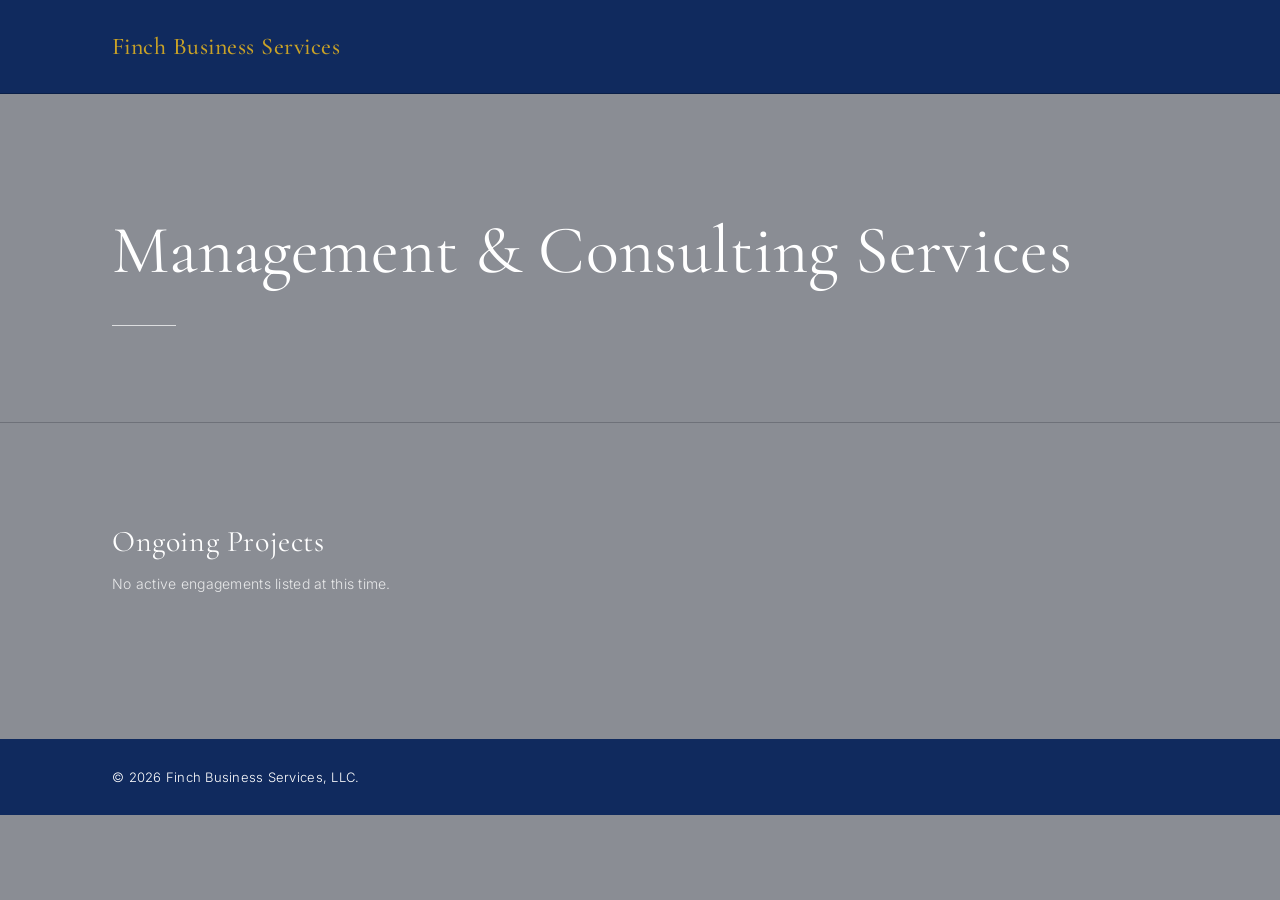
==== index.html @ ed3014b3 "Initial site: royal blue header, light grey hero and projects sections, royal blue footer Co-Authore" ====
<!doctype html>
<html lang="en">
<head>
  <meta charset="utf-8" />
  <meta name="viewport" content="width=device-width, initial-scale=1" />
  <title>Finch Business Services</title>
  <meta name="description" content="Finch Business Services — Management &amp; Consulting Services." />
  <link rel="preconnect" href="https://fonts.googleapis.com" />
  <link rel="preconnect" href="https://fonts.gstatic.com" crossorigin />
  <link href="https://fonts.googleapis.com/css2?family=Cormorant+Garamond:wght@400;500&family=Inter:wght@300;400;500&display=swap" rel="stylesheet" />
  <link rel="stylesheet" href="styles.css" />
</head>
<body>
  <header class="site-header">
    <div class="container header-inner">
      <a class="brand" href="/" aria-label="Finch Business Services">
        <span class="brand-name">Finch Business Services</span>
      </a>
    </div>
  </header>

  <main>
    <section class="hero">
      <div class="container">
        <h1 class="hero-title">Management &amp; Consulting Services</h1>
        <div class="hero-rule" aria-hidden="true"></div>
      </div>
    </section>

    <section class="projects" aria-labelledby="projects-heading">
      <div class="container">
        <h2 id="projects-heading" class="section-title">Ongoing Projects</h2>
        <p class="section-note">No active engagements listed at this time.</p>
        <div class="project-grid" role="list">
          <!-- Project cards will appear here. Example structure:
          <article class="project-card" role="listitem">
            <img src="assets/project-logo.svg" alt="" class="project-logo" />
            <h3 class="project-name">Project Name</h3>
          </article>
          -->
        </div>
      </div>
    </section>
  </main>

  <footer class="site-footer">
    <div class="container">
      <p>&copy; 2026 Finch Business Services, LLC.</p>
    </div>
  </footer>
</body>
</html>
---- styles.css ----
:root {
  --blue: #102a5e;
  --blue-deep: #0a1f47;
  --gold: #c9a227;
  --gold-soft: #d9b94a;
  --grey: #8a8d94;
  --grey-rule: #6e7179;
  --white: #ffffff;
  --black: #000000;
  --maxw: 1120px;
}

* { box-sizing: border-box; }

html, body {
  margin: 0;
  padding: 0;
  background: var(--grey);
  color: var(--white);
  font-family: "Inter", -apple-system, BlinkMacSystemFont, "Segoe UI", Roboto, sans-serif;
  font-weight: 300;
  line-height: 1.55;
  -webkit-font-smoothing: antialiased;
  -moz-osx-font-smoothing: grayscale;
}

.container {
  max-width: var(--maxw);
  margin: 0 auto;
  padding: 0 32px;
}

/* Header — gold text on royal blue */
.site-header {
  background: var(--blue);
  border-bottom: 1px solid var(--blue-deep);
  padding: 28px 0;
}

.header-inner {
  display: flex;
  align-items: center;
  justify-content: flex-start;
}

.brand {
  display: inline-flex;
  align-items: center;
  gap: 14px;
  text-decoration: none;
  color: var(--gold);
}

.brand-mark {
  display: block;
  opacity: 1;
}

.brand-name {
  font-family: "Cormorant Garamond", Georgia, "Times New Roman", serif;
  font-size: 24px;
  letter-spacing: 0.02em;
  font-weight: 500;
  color: var(--gold);
}

/* Hero — white on light grey */
.hero {
  background: var(--grey);
  padding: 120px 0 96px;
  border-bottom: 1px solid var(--grey-rule);
}

.hero-title {
  font-family: "Cormorant Garamond", Georgia, serif;
  font-weight: 400;
  font-size: clamp(40px, 6vw, 68px);
  line-height: 1.1;
  letter-spacing: 0.005em;
  margin: 0;
  color: var(--white);
}

.hero-rule {
  width: 64px;
  height: 1px;
  background: var(--white);
  margin-top: 36px;
  opacity: 0.7;
}

/* Projects — white on light grey */
.projects {
  background: var(--grey);
  padding: 96px 0;
  color: var(--white);
}

.section-title {
  font-family: "Cormorant Garamond", Georgia, serif;
  font-weight: 400;
  font-size: 30px;
  letter-spacing: 0.02em;
  margin: 0 0 8px;
  color: var(--white);
}

.section-note {
  margin: 0 0 48px;
  color: var(--white);
  opacity: 0.8;
  font-size: 14px;
  letter-spacing: 0.02em;
}

.project-grid {
  display: grid;
  grid-template-columns: repeat(auto-fill, minmax(240px, 1fr));
  gap: 24px;
}

.project-card {
  background: rgba(255, 255, 255, 0.08);
  border: 1px solid rgba(255, 255, 255, 0.25);
  padding: 28px 24px;
  display: flex;
  flex-direction: column;
  align-items: flex-start;
  gap: 16px;
  transition: border-color 200ms ease, background 200ms ease;
}

.project-card:hover {
  border-color: var(--white);
  background: rgba(255, 255, 255, 0.12);
}

.project-logo {
  width: 40px;
  height: 40px;
  object-fit: contain;
}

.project-name {
  font-family: "Cormorant Garamond", Georgia, serif;
  font-weight: 500;
  font-size: 18px;
  margin: 0;
  color: var(--white);
}

/* Footer — black on royal blue */
.site-footer {
  background: var(--blue);
  color: var(--white);
  padding: 28px 0;
  font-size: 13px;
  letter-spacing: 0.02em;
}

.site-footer p { margin: 0; color: var(--white); }

@media (max-width: 640px) {
  .container { padding: 0 20px; }
  .site-header { padding: 20px 0; }
  .brand-name { font-size: 20px; }
  .hero { padding: 72px 0 56px; }
  .projects { padding: 64px 0; }
}
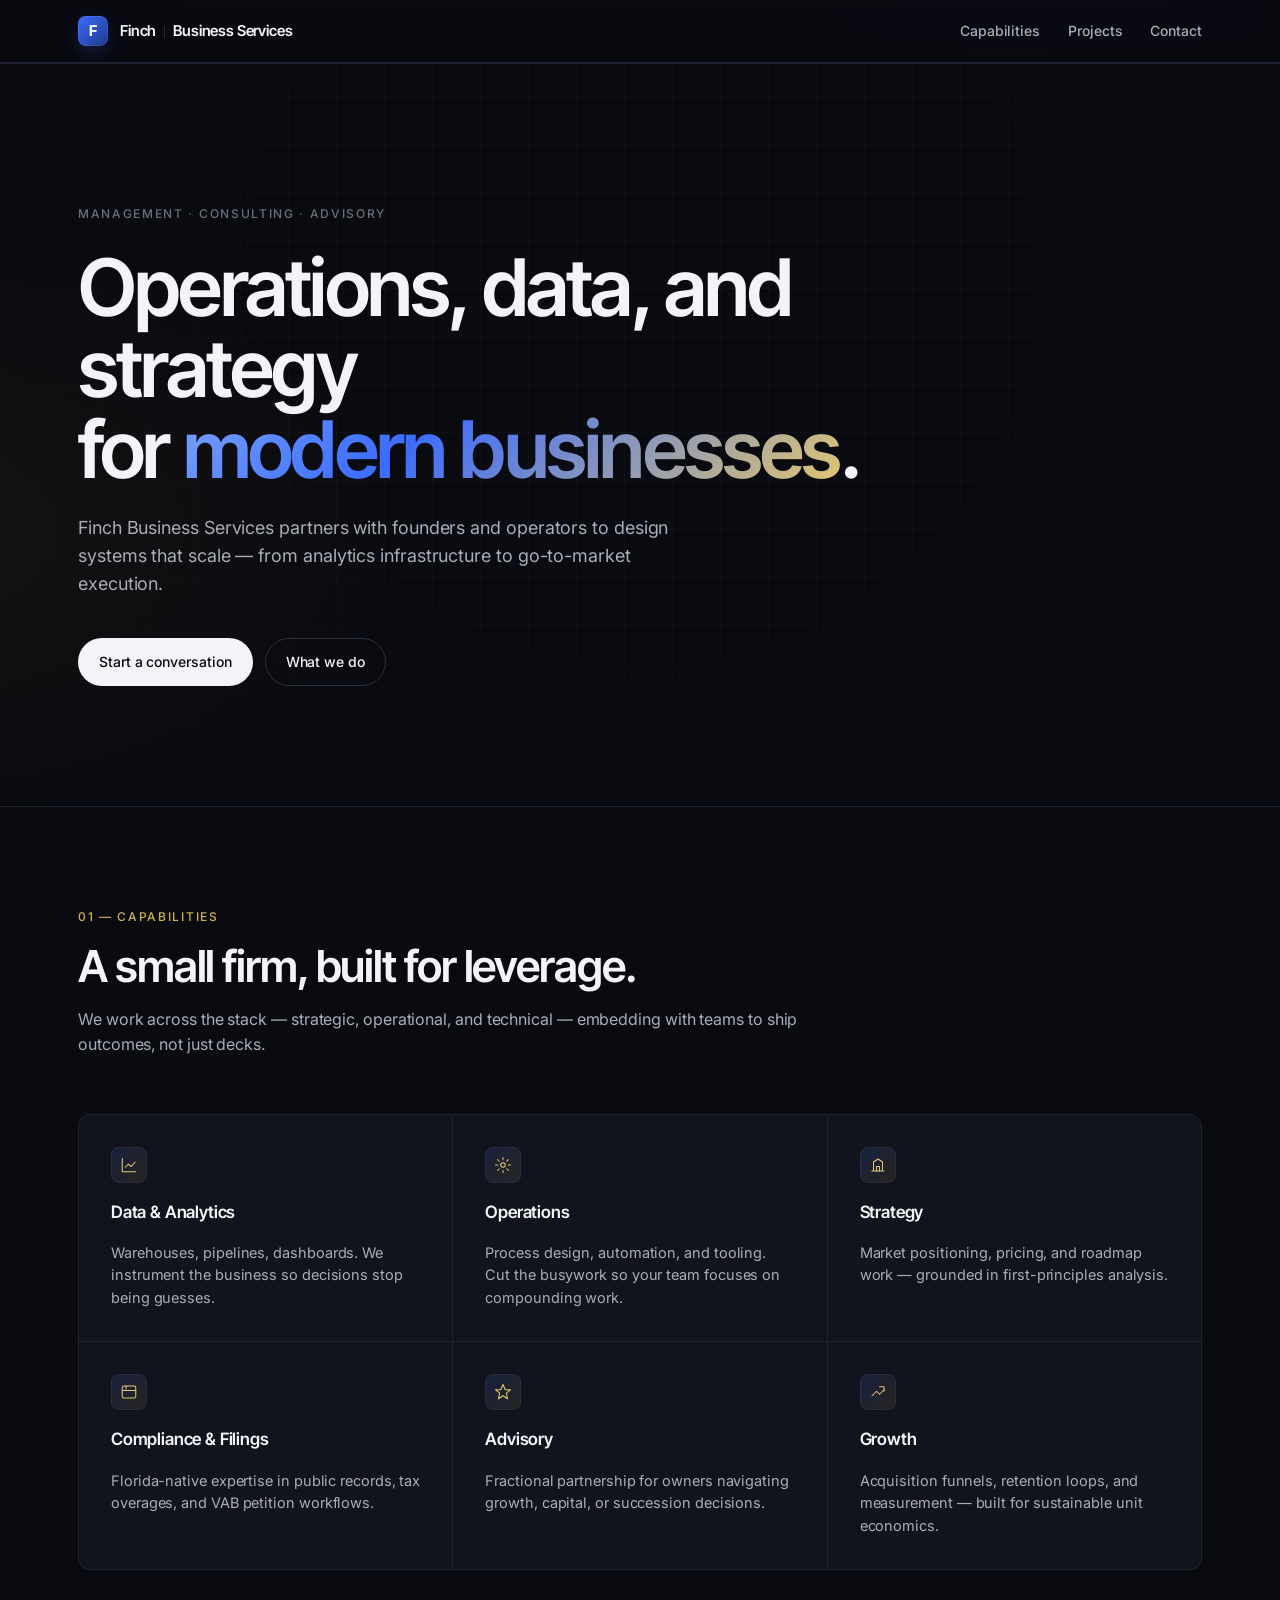
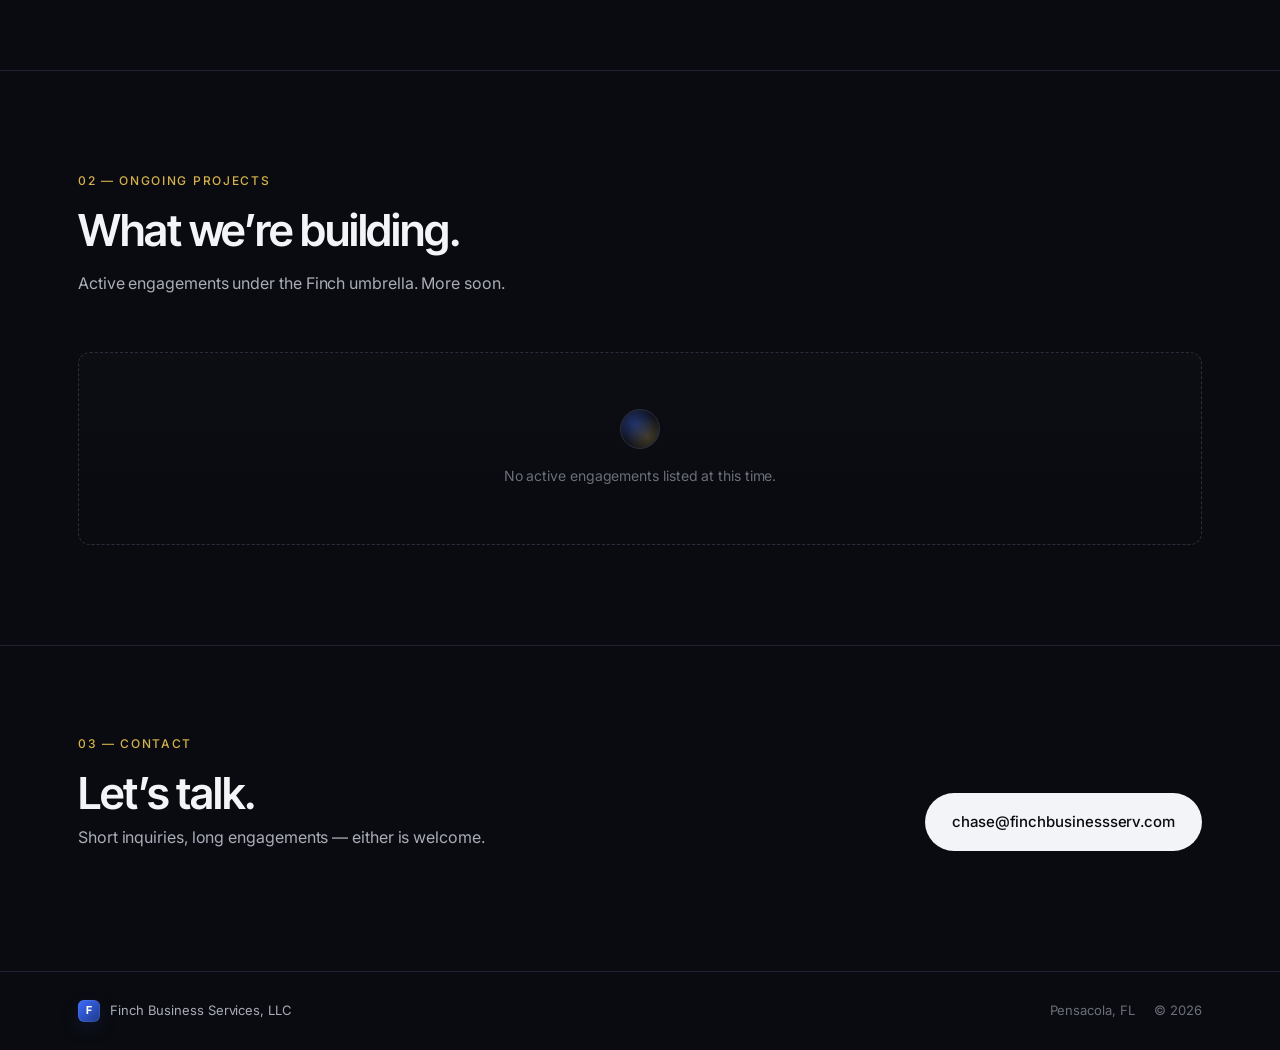
==== commit 0a0fa8cb: "Revamp: tech-forward dark theme with capabilities grid, contact section, sticky nav - Drop serif, sw" ====
--- a/index.html
+++ b/index.html
@@ -3,49 +3,152 @@
 <head>
   <meta charset="utf-8" />
   <meta name="viewport" content="width=device-width, initial-scale=1" />
-  <title>Finch Business Services</title>
-  <meta name="description" content="Finch Business Services — Management &amp; Consulting Services." />
+  <title>Finch Business Services — Management &amp; Consulting</title>
+  <meta name="description" content="Finch Business Services. Management and consulting for modern operators." />
+  <meta name="theme-color" content="#0a0b10" />
   <link rel="preconnect" href="https://fonts.googleapis.com" />
   <link rel="preconnect" href="https://fonts.gstatic.com" crossorigin />
-  <link href="https://fonts.googleapis.com/css2?family=Cormorant+Garamond:wght@400;500&family=Inter:wght@300;400;500&display=swap" rel="stylesheet" />
+  <link href="https://fonts.googleapis.com/css2?family=Inter:wght@300;400;500;600;700&family=Inter+Tight:wght@500;600;700&display=swap" rel="stylesheet" />
   <link rel="stylesheet" href="styles.css" />
 </head>
 <body>
-  <header class="site-header">
-    <div class="container header-inner">
-      <a class="brand" href="/" aria-label="Finch Business Services">
-        <span class="brand-name">Finch Business Services</span>
+  <div class="grid-bg" aria-hidden="true"></div>
+
+  <header class="nav">
+    <div class="container nav-inner">
+      <a class="wordmark" href="/" aria-label="Finch Business Services">
+        <span class="mark">F</span>
+        <span class="wordmark-text"><span>Finch</span><span class="wordmark-sep"></span><span class="wordmark-suffix">Business Services</span></span>
       </a>
+      <nav class="nav-links" aria-label="Primary">
+        <a href="#capabilities">Capabilities</a>
+        <a href="#projects">Projects</a>
+        <a href="#contact">Contact</a>
+      </nav>
     </div>
   </header>
 
   <main>
     <section class="hero">
       <div class="container">
-        <h1 class="hero-title">Management &amp; Consulting Services</h1>
-        <div class="hero-rule" aria-hidden="true"></div>
+        <p class="eyebrow">Management &middot; Consulting &middot; Advisory</p>
+        <h1 class="hero-title">
+          Operations, data, and strategy<br />
+          for <span class="grad">modern businesses</span>.
+        </h1>
+        <p class="hero-lede">
+          Finch Business Services partners with founders and operators to design systems that
+          scale &mdash; from analytics infrastructure to go-to-market execution.
+        </p>
+        <div class="hero-cta">
+          <a class="btn btn-primary" href="#contact">Start a conversation</a>
+          <a class="btn btn-ghost" href="#capabilities">What we do</a>
+        </div>
       </div>
     </section>
 
-    <section class="projects" aria-labelledby="projects-heading">
+    <section class="capabilities" id="capabilities">
       <div class="container">
-        <h2 id="projects-heading" class="section-title">Ongoing Projects</h2>
-        <p class="section-note">No active engagements listed at this time.</p>
+        <header class="section-head">
+          <p class="section-kicker">01 &mdash; Capabilities</p>
+          <h2 class="section-title">A small firm, built for leverage.</h2>
+          <p class="section-lede">
+            We work across the stack &mdash; strategic, operational, and technical &mdash;
+            embedding with teams to ship outcomes, not just decks.
+          </p>
+        </header>
+
+        <div class="cap-grid">
+          <article class="cap-card">
+            <div class="cap-icon" aria-hidden="true">
+              <svg viewBox="0 0 24 24" fill="none" stroke="currentColor" stroke-width="1.4" stroke-linecap="round" stroke-linejoin="round"><path d="M3 3v18h18"/><path d="M7 15l4-4 4 3 5-6"/></svg>
+            </div>
+            <h3>Data &amp; Analytics</h3>
+            <p>Warehouses, pipelines, dashboards. We instrument the business so decisions stop being guesses.</p>
+          </article>
+
+          <article class="cap-card">
+            <div class="cap-icon" aria-hidden="true">
+              <svg viewBox="0 0 24 24" fill="none" stroke="currentColor" stroke-width="1.4" stroke-linecap="round" stroke-linejoin="round"><circle cx="12" cy="12" r="3"/><path d="M12 2v3M12 19v3M2 12h3M19 12h3M4.9 4.9l2.1 2.1M17 17l2.1 2.1M4.9 19.1l2.1-2.1M17 7l2.1-2.1"/></svg>
+            </div>
+            <h3>Operations</h3>
+            <p>Process design, automation, and tooling. Cut the busywork so your team focuses on compounding work.</p>
+          </article>
+
+          <article class="cap-card">
+            <div class="cap-icon" aria-hidden="true">
+              <svg viewBox="0 0 24 24" fill="none" stroke="currentColor" stroke-width="1.4" stroke-linecap="round" stroke-linejoin="round"><path d="M4 20h16M6 20V8l6-4 6 4v12"/><path d="M10 20v-6h4v6"/></svg>
+            </div>
+            <h3>Strategy</h3>
+            <p>Market positioning, pricing, and roadmap work &mdash; grounded in first-principles analysis.</p>
+          </article>
+
+          <article class="cap-card">
+            <div class="cap-icon" aria-hidden="true">
+              <svg viewBox="0 0 24 24" fill="none" stroke="currentColor" stroke-width="1.4" stroke-linecap="round" stroke-linejoin="round"><rect x="3" y="4" width="18" height="16" rx="2"/><path d="M3 10h18M8 4v4"/></svg>
+            </div>
+            <h3>Compliance &amp; Filings</h3>
+            <p>Florida-native expertise in public records, tax overages, and VAB petition workflows.</p>
+          </article>
+
+          <article class="cap-card">
+            <div class="cap-icon" aria-hidden="true">
+              <svg viewBox="0 0 24 24" fill="none" stroke="currentColor" stroke-width="1.4" stroke-linecap="round" stroke-linejoin="round"><path d="M12 2l3 7h7l-5.5 4.5L18 21l-6-4-6 4 1.5-7.5L2 9h7z"/></svg>
+            </div>
+            <h3>Advisory</h3>
+            <p>Fractional partnership for owners navigating growth, capital, or succession decisions.</p>
+          </article>
+
+          <article class="cap-card">
+            <div class="cap-icon" aria-hidden="true">
+              <svg viewBox="0 0 24 24" fill="none" stroke="currentColor" stroke-width="1.4" stroke-linecap="round" stroke-linejoin="round"><path d="M4 17l6-6 4 4 6-6"/><path d="M14 5h6v6"/></svg>
+            </div>
+            <h3>Growth</h3>
+            <p>Acquisition funnels, retention loops, and measurement &mdash; built for sustainable unit economics.</p>
+          </article>
+        </div>
+      </div>
+    </section>
+
+    <section class="projects" id="projects">
+      <div class="container">
+        <header class="section-head">
+          <p class="section-kicker">02 &mdash; Ongoing Projects</p>
+          <h2 class="section-title">What we&rsquo;re building.</h2>
+          <p class="section-lede">Active engagements under the Finch umbrella. More soon.</p>
+        </header>
+
         <div class="project-grid" role="list">
-          <!-- Project cards will appear here. Example structure:
-          <article class="project-card" role="listitem">
-            <img src="assets/project-logo.svg" alt="" class="project-logo" />
-            <h3 class="project-name">Project Name</h3>
-          </article>
-          -->
+          <div class="project-empty">
+            <div class="project-empty-mark" aria-hidden="true"></div>
+            <p>No active engagements listed at this time.</p>
+          </div>
         </div>
+      </div>
+    </section>
+
+    <section class="contact" id="contact">
+      <div class="container contact-inner">
+        <div>
+          <p class="section-kicker">03 &mdash; Contact</p>
+          <h2 class="section-title">Let&rsquo;s talk.</h2>
+          <p class="section-lede">Short inquiries, long engagements &mdash; either is welcome.</p>
+        </div>
+        <a class="btn btn-primary btn-large" href="mailto:chase@finchbusinessserv.com">chase@finchbusinessserv.com</a>
       </div>
     </section>
   </main>
 
   <footer class="site-footer">
-    <div class="container">
-      <p>&copy; 2026 Finch Business Services, LLC.</p>
+    <div class="container footer-inner">
+      <div class="footer-brand">
+        <span class="mark small">F</span>
+        <span>Finch Business Services, LLC</span>
+      </div>
+      <div class="footer-meta">
+        <span>Pensacola, FL</span>
+        <span>&copy; 2026</span>
+      </div>
     </div>
   </footer>
 </body>
--- a/styles.css
+++ b/styles.css
@@ -1,169 +1,372 @@
 :root {
-  --blue: #102a5e;
-  --blue-deep: #0a1f47;
-  --gold: #c9a227;
-  --gold-soft: #d9b94a;
-  --grey: #8a8d94;
-  --grey-rule: #6e7179;
-  --white: #ffffff;
-  --black: #000000;
-  --maxw: 1120px;
+  --bg: #0a0b10;
+  --bg-elev: #10121a;
+  --bg-card: #12141d;
+  --ink: #f3f4f7;
+  --ink-dim: #a9adb8;
+  --ink-faint: #6b6f7a;
+  --rule: #1f2230;
+  --rule-strong: #2a2e3e;
+  --blue: #3b6cff;
+  --blue-deep: #1e3a8a;
+  --gold: #d4b14a;
+  --gold-soft: #e4c76d;
+  --radius: 12px;
+  --maxw: 1180px;
+  --ease: cubic-bezier(0.22, 1, 0.36, 1);
 }
 
 * { box-sizing: border-box; }
+
+html { scroll-behavior: smooth; }
 
 html, body {
   margin: 0;
   padding: 0;
-  background: var(--grey);
-  color: var(--white);
+  background: var(--bg);
+  color: var(--ink);
   font-family: "Inter", -apple-system, BlinkMacSystemFont, "Segoe UI", Roboto, sans-serif;
-  font-weight: 300;
-  line-height: 1.55;
+  font-weight: 400;
+  font-size: 16px;
+  line-height: 1.6;
   -webkit-font-smoothing: antialiased;
   -moz-osx-font-smoothing: grayscale;
-}
+  letter-spacing: -0.005em;
+}
+
+body {
+  background:
+    radial-gradient(1200px 600px at 85% -10%, rgba(59, 108, 255, 0.08), transparent 60%),
+    radial-gradient(900px 500px at -10% 20%, rgba(212, 177, 74, 0.05), transparent 60%),
+    var(--bg);
+  min-height: 100vh;
+  position: relative;
+}
+
+.grid-bg {
+  position: fixed;
+  inset: 0;
+  pointer-events: none;
+  background-image:
+    linear-gradient(to right, rgba(255,255,255,0.025) 1px, transparent 1px),
+    linear-gradient(to bottom, rgba(255,255,255,0.025) 1px, transparent 1px);
+  background-size: 48px 48px;
+  mask-image: radial-gradient(ellipse at 50% 30%, black 40%, transparent 85%);
+  z-index: 0;
+}
+
+main, .nav, .site-footer { position: relative; z-index: 1; }
 
 .container {
   max-width: var(--maxw);
   margin: 0 auto;
-  padding: 0 32px;
-}
-
-/* Header — gold text on royal blue */
-.site-header {
-  background: var(--blue);
-  border-bottom: 1px solid var(--blue-deep);
-  padding: 28px 0;
-}
-
-.header-inner {
-  display: flex;
-  align-items: center;
-  justify-content: flex-start;
-}
-
-.brand {
+  padding: 0 28px;
+}
+
+/* Nav */
+.nav {
+  position: sticky;
+  top: 0;
+  backdrop-filter: saturate(160%) blur(14px);
+  -webkit-backdrop-filter: saturate(160%) blur(14px);
+  background: rgba(10, 11, 16, 0.72);
+  border-bottom: 1px solid var(--rule);
+  z-index: 10;
+}
+
+.nav-inner {
+  display: flex;
+  align-items: center;
+  justify-content: space-between;
+  padding: 16px 28px;
+  max-width: var(--maxw);
+  margin: 0 auto;
+}
+
+.wordmark {
   display: inline-flex;
   align-items: center;
-  gap: 14px;
+  gap: 12px;
   text-decoration: none;
+  color: var(--ink);
+  font-family: "Inter Tight", "Inter", sans-serif;
+  font-weight: 600;
+  letter-spacing: -0.01em;
+}
+
+.mark {
+  display: inline-grid;
+  place-items: center;
+  width: 30px;
+  height: 30px;
+  border-radius: 8px;
+  background: linear-gradient(135deg, var(--blue) 0%, var(--blue-deep) 100%);
+  color: #fff;
+  font-family: "Inter Tight", sans-serif;
+  font-weight: 700;
+  font-size: 15px;
+  letter-spacing: 0;
+  box-shadow: 0 0 0 1px rgba(255,255,255,0.08) inset, 0 6px 20px -6px rgba(59, 108, 255, 0.5);
+}
+
+.mark.small { width: 22px; height: 22px; font-size: 11px; border-radius: 6px; }
+
+.wordmark-text { font-size: 15px; }
+.wordmark-sep { display: inline-block; width: 1px; height: 12px; background: var(--rule-strong); margin: 0 8px; vertical-align: middle; }
+
+.nav-links {
+  display: flex;
+  align-items: center;
+  gap: 28px;
+}
+
+.nav-links a {
+  color: var(--ink-dim);
+  text-decoration: none;
+  font-size: 14px;
+  font-weight: 500;
+  letter-spacing: -0.005em;
+  transition: color 180ms var(--ease);
+}
+.nav-links a:hover { color: var(--ink); }
+
+/* Hero */
+.hero {
+  padding: 140px 0 120px;
+  position: relative;
+}
+
+.eyebrow {
+  font-size: 12px;
+  font-weight: 500;
+  letter-spacing: 0.14em;
+  text-transform: uppercase;
+  color: var(--ink-faint);
+  margin: 0 0 24px;
+}
+
+.hero-title {
+  font-family: "Inter Tight", "Inter", sans-serif;
+  font-weight: 600;
+  font-size: clamp(40px, 6.2vw, 80px);
+  line-height: 1.02;
+  letter-spacing: -0.035em;
+  margin: 0 0 24px;
+  max-width: 920px;
+  color: var(--ink);
+}
+
+.grad {
+  background: linear-gradient(135deg, #7aa4ff 0%, var(--blue) 35%, var(--gold-soft) 100%);
+  -webkit-background-clip: text;
+  background-clip: text;
+  color: transparent;
+}
+
+.hero-lede {
+  font-size: 18px;
+  line-height: 1.55;
+  color: var(--ink-dim);
+  max-width: 640px;
+  margin: 0 0 40px;
+}
+
+.hero-cta { display: flex; gap: 12px; flex-wrap: wrap; }
+
+/* Buttons */
+.btn {
+  display: inline-flex;
+  align-items: center;
+  gap: 8px;
+  padding: 12px 20px;
+  border-radius: 999px;
+  font-size: 14px;
+  font-weight: 500;
+  letter-spacing: -0.005em;
+  text-decoration: none;
+  transition: transform 180ms var(--ease), background 180ms var(--ease), border-color 180ms var(--ease), color 180ms var(--ease);
+  border: 1px solid transparent;
+  cursor: pointer;
+}
+
+.btn-primary {
+  background: var(--ink);
+  color: #0a0b10;
+}
+.btn-primary:hover { background: #fff; transform: translateY(-1px); }
+
+.btn-ghost {
+  background: transparent;
+  color: var(--ink);
+  border-color: var(--rule-strong);
+}
+.btn-ghost:hover { border-color: var(--ink-dim); background: rgba(255,255,255,0.03); }
+
+.btn-large { padding: 16px 26px; font-size: 15px; }
+
+/* Sections */
+section {
+  padding: 100px 0;
+  border-top: 1px solid var(--rule);
+}
+
+.section-head {
+  max-width: 760px;
+  margin: 0 0 56px;
+}
+
+.section-kicker {
+  font-size: 12px;
+  font-weight: 500;
+  letter-spacing: 0.14em;
+  text-transform: uppercase;
   color: var(--gold);
-}
-
-.brand-mark {
-  display: block;
-  opacity: 1;
-}
-
-.brand-name {
-  font-family: "Cormorant Garamond", Georgia, "Times New Roman", serif;
-  font-size: 24px;
-  letter-spacing: 0.02em;
-  font-weight: 500;
-  color: var(--gold);
-}
-
-/* Hero — white on light grey */
-.hero {
-  background: var(--grey);
-  padding: 120px 0 96px;
-  border-bottom: 1px solid var(--grey-rule);
-}
-
-.hero-title {
-  font-family: "Cormorant Garamond", Georgia, serif;
-  font-weight: 400;
-  font-size: clamp(40px, 6vw, 68px);
+  margin: 0 0 16px;
+}
+
+.section-title {
+  font-family: "Inter Tight", sans-serif;
+  font-weight: 600;
+  font-size: clamp(28px, 3.6vw, 44px);
   line-height: 1.1;
-  letter-spacing: 0.005em;
+  letter-spacing: -0.025em;
+  margin: 0 0 16px;
+  color: var(--ink);
+}
+
+.section-lede {
+  font-size: 16px;
+  line-height: 1.6;
+  color: var(--ink-dim);
   margin: 0;
-  color: var(--white);
-}
-
-.hero-rule {
-  width: 64px;
-  height: 1px;
-  background: var(--white);
-  margin-top: 36px;
-  opacity: 0.7;
-}
-
-/* Projects — white on light grey */
-.projects {
-  background: var(--grey);
-  padding: 96px 0;
-  color: var(--white);
-}
-
-.section-title {
-  font-family: "Cormorant Garamond", Georgia, serif;
-  font-weight: 400;
-  font-size: 30px;
-  letter-spacing: 0.02em;
-  margin: 0 0 8px;
-  color: var(--white);
-}
-
-.section-note {
-  margin: 0 0 48px;
-  color: var(--white);
-  opacity: 0.8;
-  font-size: 14px;
-  letter-spacing: 0.02em;
-}
-
+}
+
+/* Capabilities grid */
+.cap-grid {
+  display: grid;
+  grid-template-columns: repeat(auto-fill, minmax(300px, 1fr));
+  gap: 1px;
+  background: var(--rule);
+  border: 1px solid var(--rule);
+  border-radius: var(--radius);
+  overflow: hidden;
+}
+
+.cap-card {
+  background: var(--bg-card);
+  padding: 32px;
+  display: flex;
+  flex-direction: column;
+  gap: 16px;
+  transition: background 200ms var(--ease);
+  position: relative;
+}
+
+.cap-card:hover { background: #151824; }
+
+.cap-icon {
+  width: 36px;
+  height: 36px;
+  border-radius: 8px;
+  display: grid;
+  place-items: center;
+  background: linear-gradient(135deg, rgba(59,108,255,0.14), rgba(212,177,74,0.1));
+  color: var(--gold-soft);
+  border: 1px solid var(--rule-strong);
+}
+.cap-icon svg { width: 18px; height: 18px; }
+
+.cap-card h3 {
+  font-family: "Inter Tight", sans-serif;
+  font-size: 17px;
+  font-weight: 600;
+  letter-spacing: -0.01em;
+  margin: 0;
+  color: var(--ink);
+}
+
+.cap-card p {
+  margin: 0;
+  font-size: 14.5px;
+  color: var(--ink-dim);
+  line-height: 1.55;
+}
+
+/* Projects */
 .project-grid {
   display: grid;
-  grid-template-columns: repeat(auto-fill, minmax(240px, 1fr));
-  gap: 24px;
-}
-
-.project-card {
-  background: rgba(255, 255, 255, 0.08);
-  border: 1px solid rgba(255, 255, 255, 0.25);
-  padding: 28px 24px;
+  grid-template-columns: repeat(auto-fill, minmax(260px, 1fr));
+  gap: 16px;
+}
+
+.project-empty {
+  grid-column: 1 / -1;
+  border: 1px dashed var(--rule-strong);
+  border-radius: var(--radius);
+  padding: 56px 24px;
   display: flex;
   flex-direction: column;
-  align-items: flex-start;
+  align-items: center;
   gap: 16px;
-  transition: border-color 200ms ease, background 200ms ease;
-}
-
-.project-card:hover {
-  border-color: var(--white);
-  background: rgba(255, 255, 255, 0.12);
-}
-
-.project-logo {
+  color: var(--ink-faint);
+  background: linear-gradient(180deg, rgba(255,255,255,0.015), transparent);
+}
+
+.project-empty-mark {
   width: 40px;
   height: 40px;
-  object-fit: contain;
-}
-
-.project-name {
-  font-family: "Cormorant Garamond", Georgia, serif;
-  font-weight: 500;
-  font-size: 18px;
-  margin: 0;
-  color: var(--white);
-}
-
-/* Footer — black on royal blue */
+  border-radius: 50%;
+  background:
+    radial-gradient(circle at 35% 35%, rgba(59,108,255,0.35), transparent 60%),
+    radial-gradient(circle at 70% 70%, rgba(212,177,74,0.25), transparent 55%),
+    var(--bg-elev);
+  border: 1px solid var(--rule-strong);
+}
+
+.project-empty p { margin: 0; font-size: 14px; }
+
+/* Contact */
+.contact { padding: 88px 0 120px; }
+
+.contact-inner {
+  display: flex;
+  justify-content: space-between;
+  align-items: flex-end;
+  gap: 32px;
+  flex-wrap: wrap;
+}
+
+.contact-inner .section-title { margin-bottom: 8px; }
+
+/* Footer */
 .site-footer {
-  background: var(--blue);
-  color: var(--white);
+  border-top: 1px solid var(--rule);
   padding: 28px 0;
+  color: var(--ink-faint);
   font-size: 13px;
-  letter-spacing: 0.02em;
-}
-
-.site-footer p { margin: 0; color: var(--white); }
-
-@media (max-width: 640px) {
+}
+
+.footer-inner {
+  display: flex;
+  justify-content: space-between;
+  align-items: center;
+  gap: 20px;
+  flex-wrap: wrap;
+}
+
+.footer-brand { display: inline-flex; align-items: center; gap: 10px; color: var(--ink-dim); }
+.footer-meta { display: inline-flex; gap: 20px; }
+
+/* Responsive */
+@media (max-width: 720px) {
   .container { padding: 0 20px; }
-  .site-header { padding: 20px 0; }
-  .brand-name { font-size: 20px; }
-  .hero { padding: 72px 0 56px; }
-  .projects { padding: 64px 0; }
-}
+  .nav-inner { padding: 12px 20px; }
+  .nav-links { gap: 18px; }
+  .nav-links a:first-child { display: none; }
+  .wordmark-text .wordmark-sep,
+  .wordmark-text .wordmark-suffix { display: none; }
+  .hero { padding: 80px 0 72px; }
+  section { padding: 72px 0; }
+  .cap-card { padding: 24px; }
+  .contact-inner { flex-direction: column; align-items: flex-start; }
+}
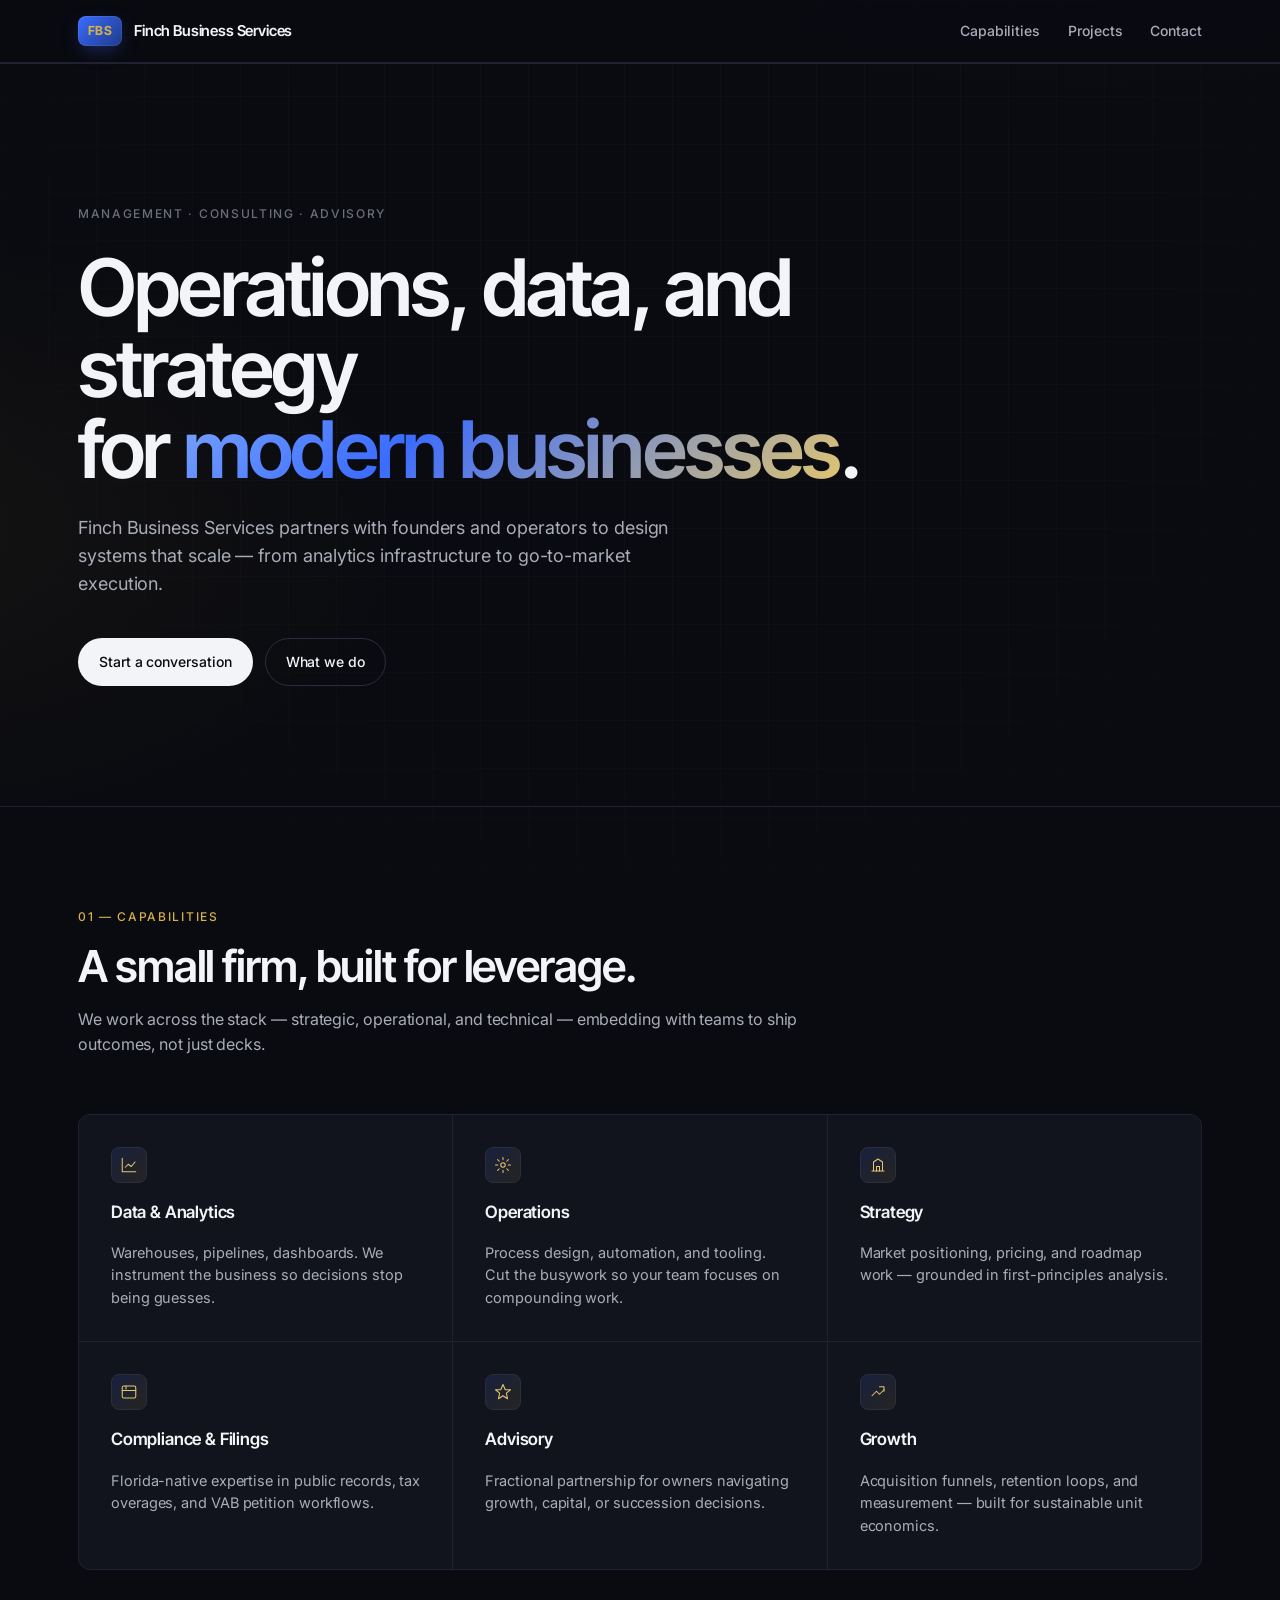
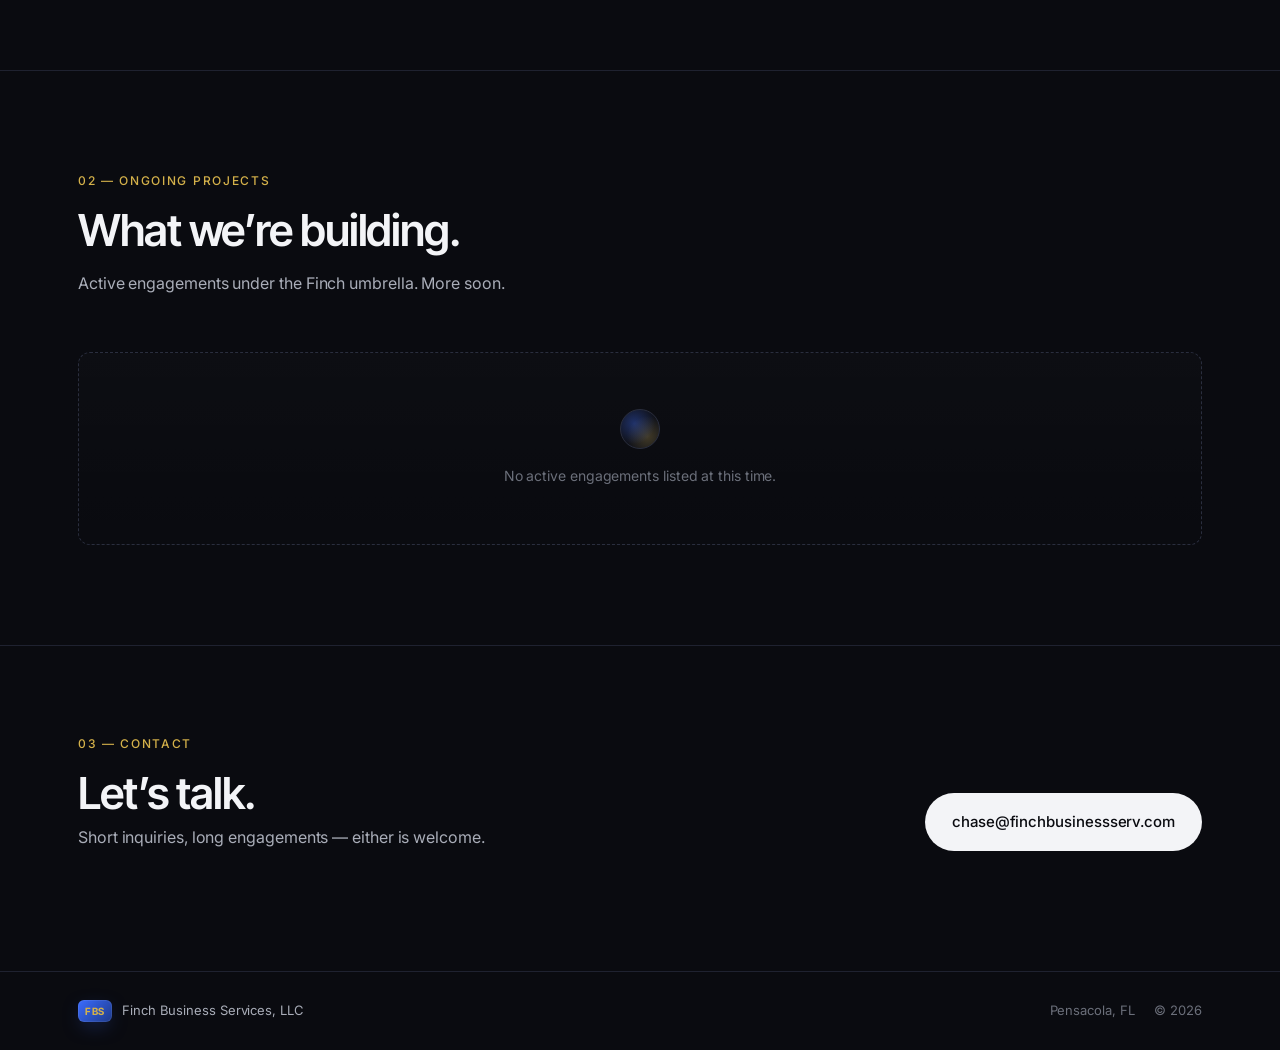
==== commit cabb00e7: "Wordmark: gold FBS pill, remove Finch/Business Services separator Co-Authored-By: Claude Opus 4.7 (1" ====
--- a/index.html
+++ b/index.html
@@ -17,8 +17,8 @@
   <header class="nav">
     <div class="container nav-inner">
       <a class="wordmark" href="/" aria-label="Finch Business Services">
-        <span class="mark">F</span>
-        <span class="wordmark-text"><span>Finch</span><span class="wordmark-sep"></span><span class="wordmark-suffix">Business Services</span></span>
+        <span class="mark">FBS</span>
+        <span class="wordmark-text"><span>Finch</span> <span class="wordmark-suffix">Business Services</span></span>
       </a>
       <nav class="nav-links" aria-label="Primary">
         <a href="#capabilities">Capabilities</a>
@@ -142,7 +142,7 @@
   <footer class="site-footer">
     <div class="container footer-inner">
       <div class="footer-brand">
-        <span class="mark small">F</span>
+        <span class="mark small">FBS</span>
         <span>Finch Business Services, LLC</span>
       </div>
       <div class="footer-meta">
--- a/styles.css
+++ b/styles.css
@@ -97,22 +97,22 @@
 .mark {
   display: inline-grid;
   place-items: center;
-  width: 30px;
+  min-width: 44px;
   height: 30px;
+  padding: 0 9px;
   border-radius: 8px;
   background: linear-gradient(135deg, var(--blue) 0%, var(--blue-deep) 100%);
-  color: #fff;
+  color: var(--gold);
   font-family: "Inter Tight", sans-serif;
   font-weight: 700;
-  font-size: 15px;
-  letter-spacing: 0;
+  font-size: 12.5px;
+  letter-spacing: 0.04em;
   box-shadow: 0 0 0 1px rgba(255,255,255,0.08) inset, 0 6px 20px -6px rgba(59, 108, 255, 0.5);
 }
 
-.mark.small { width: 22px; height: 22px; font-size: 11px; border-radius: 6px; }
+.mark.small { min-width: 34px; height: 22px; font-size: 10px; border-radius: 6px; padding: 0 7px; }
 
 .wordmark-text { font-size: 15px; }
-.wordmark-sep { display: inline-block; width: 1px; height: 12px; background: var(--rule-strong); margin: 0 8px; vertical-align: middle; }
 
 .nav-links {
   display: flex;
@@ -363,7 +363,6 @@
   .nav-inner { padding: 12px 20px; }
   .nav-links { gap: 18px; }
   .nav-links a:first-child { display: none; }
-  .wordmark-text .wordmark-sep,
   .wordmark-text .wordmark-suffix { display: none; }
   .hero { padding: 80px 0 72px; }
   section { padding: 72px 0; }
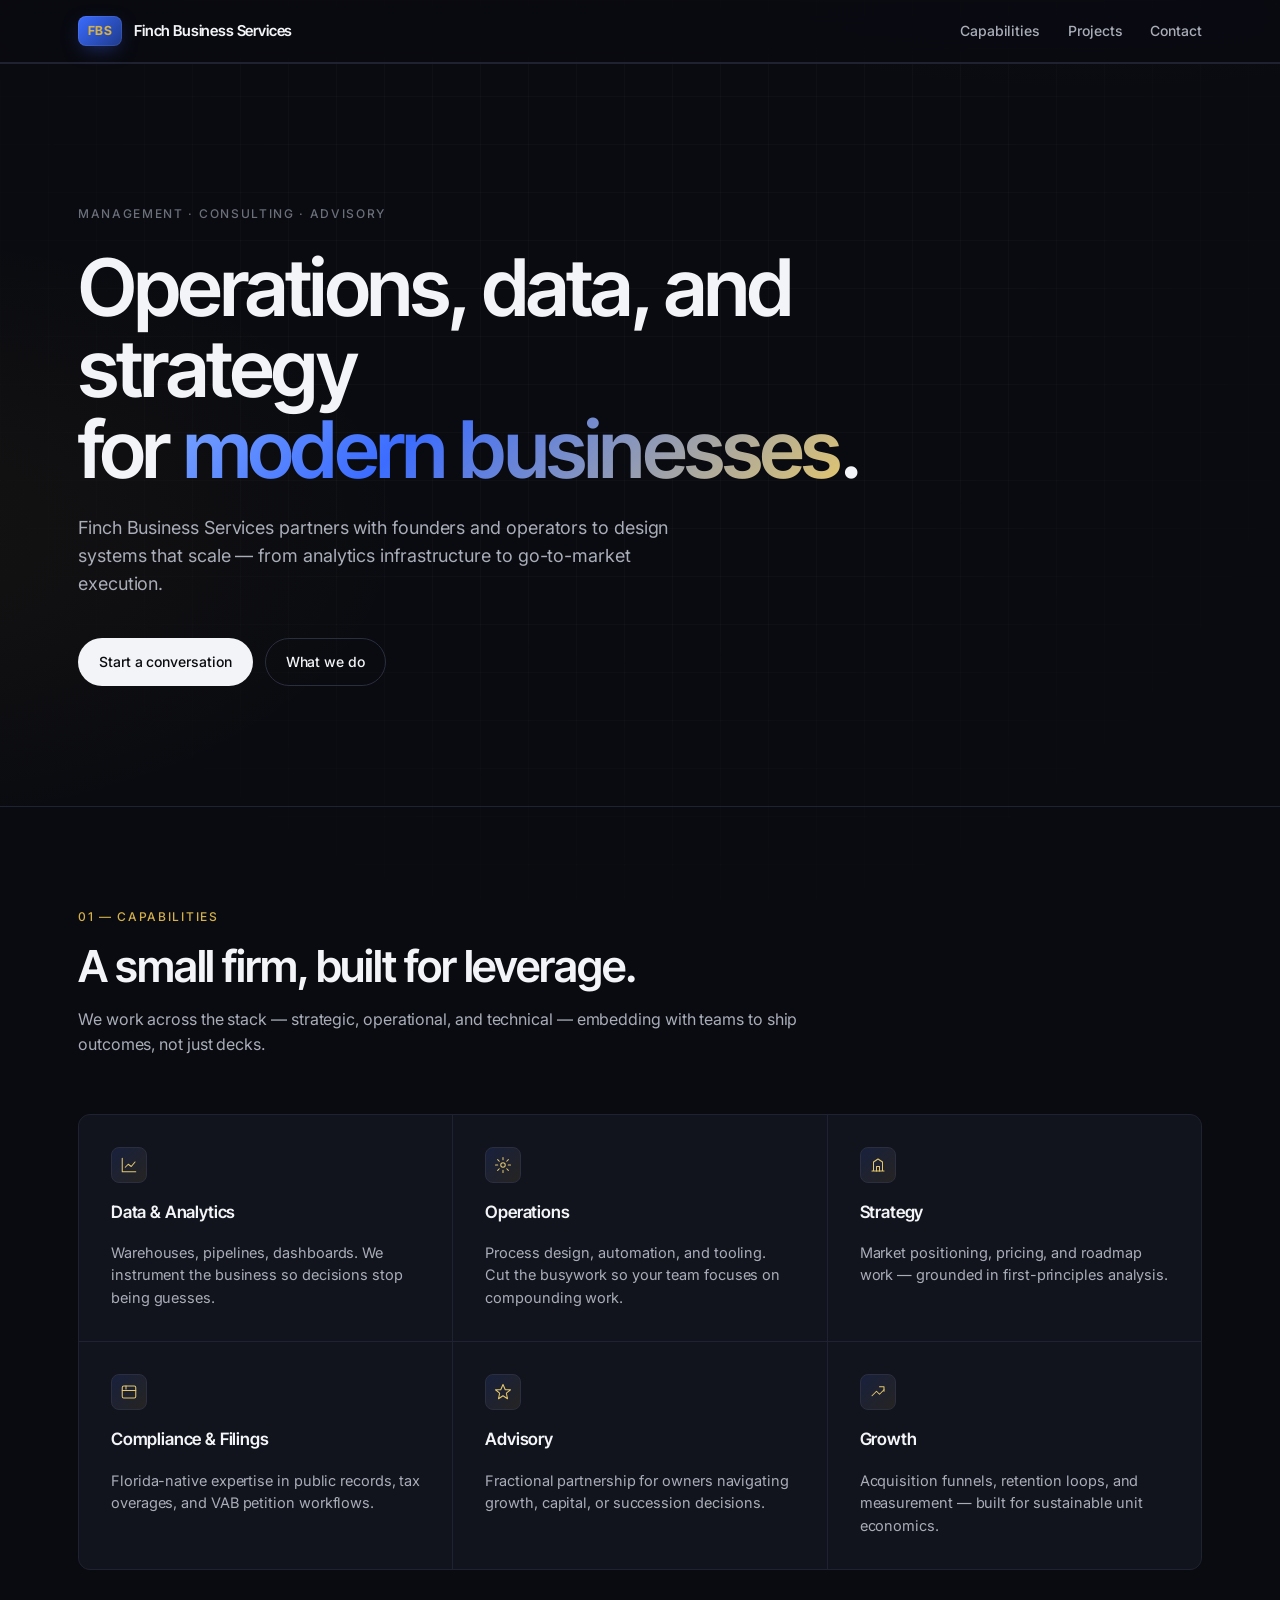
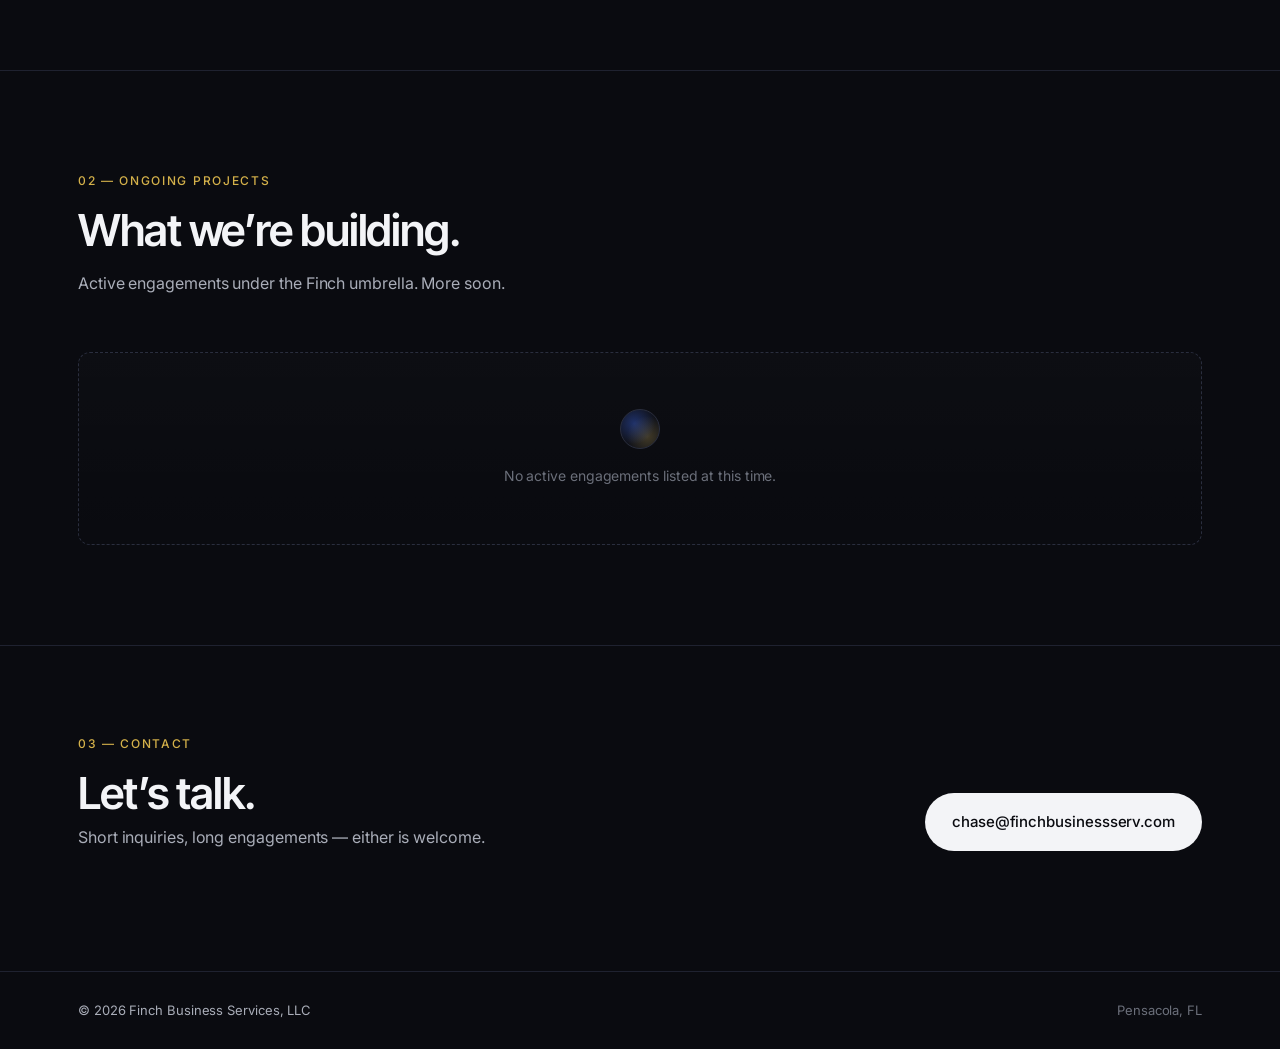
==== commit f5e50c3b: "Footer: drop FBS logo, use copyright line. Email CTA opens Gmail compose. Co-Authored-By: Claude Opu" ====
--- a/index.html
+++ b/index.html
@@ -134,7 +134,7 @@
           <h2 class="section-title">Let&rsquo;s talk.</h2>
           <p class="section-lede">Short inquiries, long engagements &mdash; either is welcome.</p>
         </div>
-        <a class="btn btn-primary btn-large" href="mailto:chase@finchbusinessserv.com">chase@finchbusinessserv.com</a>
+        <a class="btn btn-primary btn-large" href="https://mail.google.com/mail/?view=cm&amp;fs=1&amp;to=chase@finchbusinessserv.com" target="_blank" rel="noopener">chase@finchbusinessserv.com</a>
       </div>
     </section>
   </main>
@@ -142,12 +142,10 @@
   <footer class="site-footer">
     <div class="container footer-inner">
       <div class="footer-brand">
-        <span class="mark small">FBS</span>
-        <span>Finch Business Services, LLC</span>
+        <span>&copy; 2026 Finch Business Services, LLC</span>
       </div>
       <div class="footer-meta">
         <span>Pensacola, FL</span>
-        <span>&copy; 2026</span>
       </div>
     </div>
   </footer>
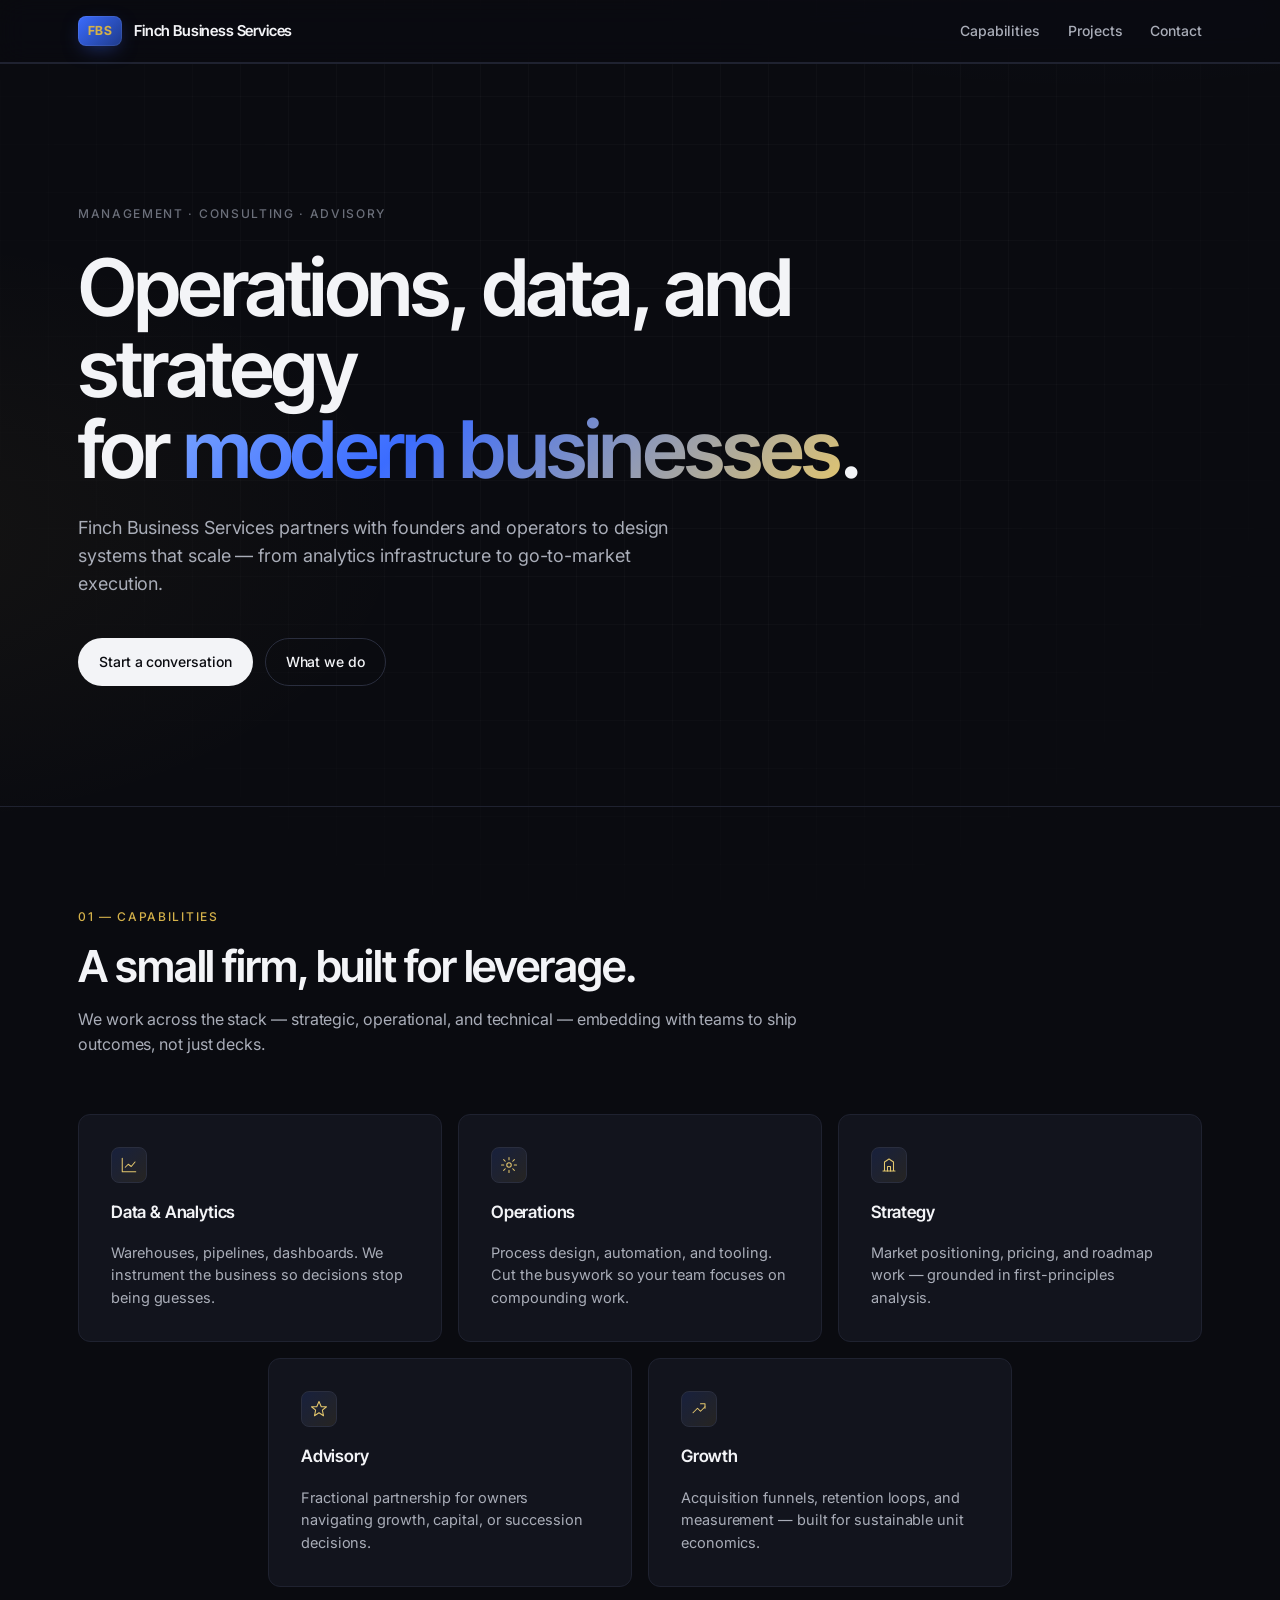
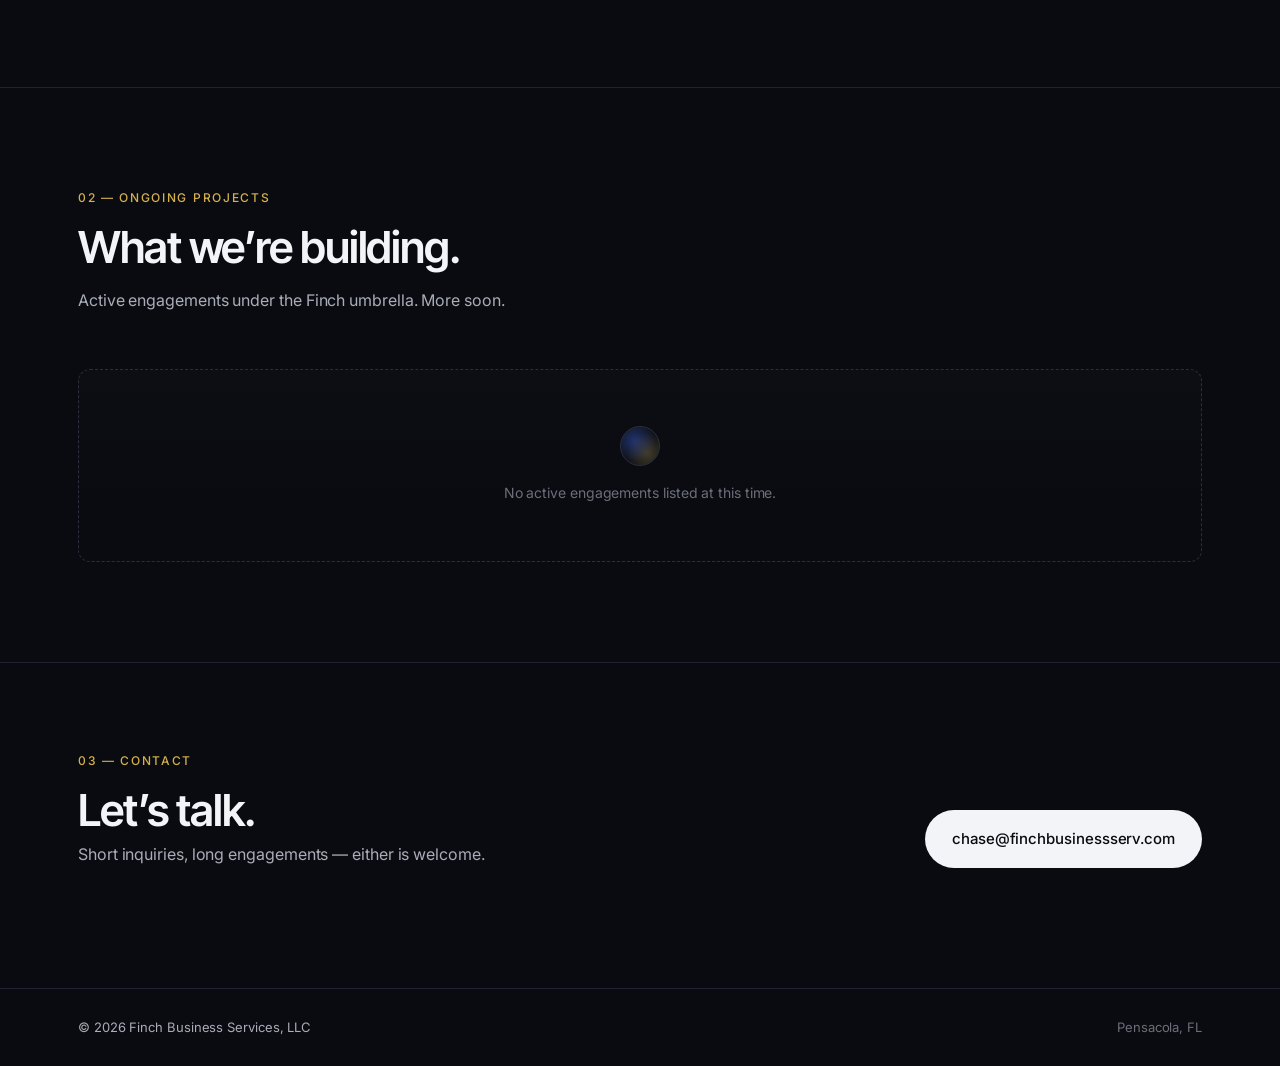
==== commit ff23ddfb: "Capabilities: remove Compliance card, layout as 3 + 2 centered Co-Authored-By: Claude Opus 4.7 (1M c" ====
--- a/index.html
+++ b/index.html
@@ -85,14 +85,6 @@
 
           <article class="cap-card">
             <div class="cap-icon" aria-hidden="true">
-              <svg viewBox="0 0 24 24" fill="none" stroke="currentColor" stroke-width="1.4" stroke-linecap="round" stroke-linejoin="round"><rect x="3" y="4" width="18" height="16" rx="2"/><path d="M3 10h18M8 4v4"/></svg>
-            </div>
-            <h3>Compliance &amp; Filings</h3>
-            <p>Florida-native expertise in public records, tax overages, and VAB petition workflows.</p>
-          </article>
-
-          <article class="cap-card">
-            <div class="cap-icon" aria-hidden="true">
               <svg viewBox="0 0 24 24" fill="none" stroke="currentColor" stroke-width="1.4" stroke-linecap="round" stroke-linejoin="round"><path d="M12 2l3 7h7l-5.5 4.5L18 21l-6-4-6 4 1.5-7.5L2 9h7z"/></svg>
             </div>
             <h3>Advisory</h3>
--- a/styles.css
+++ b/styles.css
@@ -241,28 +241,30 @@
   margin: 0;
 }
 
-/* Capabilities grid */
+/* Capabilities grid — 3 up, 2 centered below */
 .cap-grid {
   display: grid;
-  grid-template-columns: repeat(auto-fill, minmax(300px, 1fr));
-  gap: 1px;
-  background: var(--rule);
+  grid-template-columns: repeat(6, 1fr);
+  gap: 16px;
+}
+
+.cap-card {
+  grid-column: span 2;
+  background: var(--bg-card);
   border: 1px solid var(--rule);
   border-radius: var(--radius);
-  overflow: hidden;
-}
-
-.cap-card {
-  background: var(--bg-card);
   padding: 32px;
   display: flex;
   flex-direction: column;
   gap: 16px;
-  transition: background 200ms var(--ease);
+  transition: background 200ms var(--ease), border-color 200ms var(--ease), transform 200ms var(--ease);
   position: relative;
 }
 
-.cap-card:hover { background: #151824; }
+.cap-card:nth-child(4) { grid-column: 2 / span 2; }
+.cap-card:nth-child(5) { grid-column: 4 / span 2; }
+
+.cap-card:hover { background: #151824; border-color: var(--rule-strong); }
 
 .cap-icon {
   width: 36px;
@@ -358,11 +360,19 @@
 .footer-meta { display: inline-flex; gap: 20px; }
 
 /* Responsive */
+@media (max-width: 960px) {
+  .cap-grid { grid-template-columns: 1fr 1fr; }
+  .cap-card,
+  .cap-card:nth-child(4),
+  .cap-card:nth-child(5) { grid-column: span 1; }
+}
+
 @media (max-width: 720px) {
   .container { padding: 0 20px; }
   .nav-inner { padding: 12px 20px; }
   .nav-links { gap: 18px; }
   .nav-links a:first-child { display: none; }
+  .cap-grid { grid-template-columns: 1fr; }
   .wordmark-text .wordmark-suffix { display: none; }
   .hero { padding: 80px 0 72px; }
   section { padding: 72px 0; }
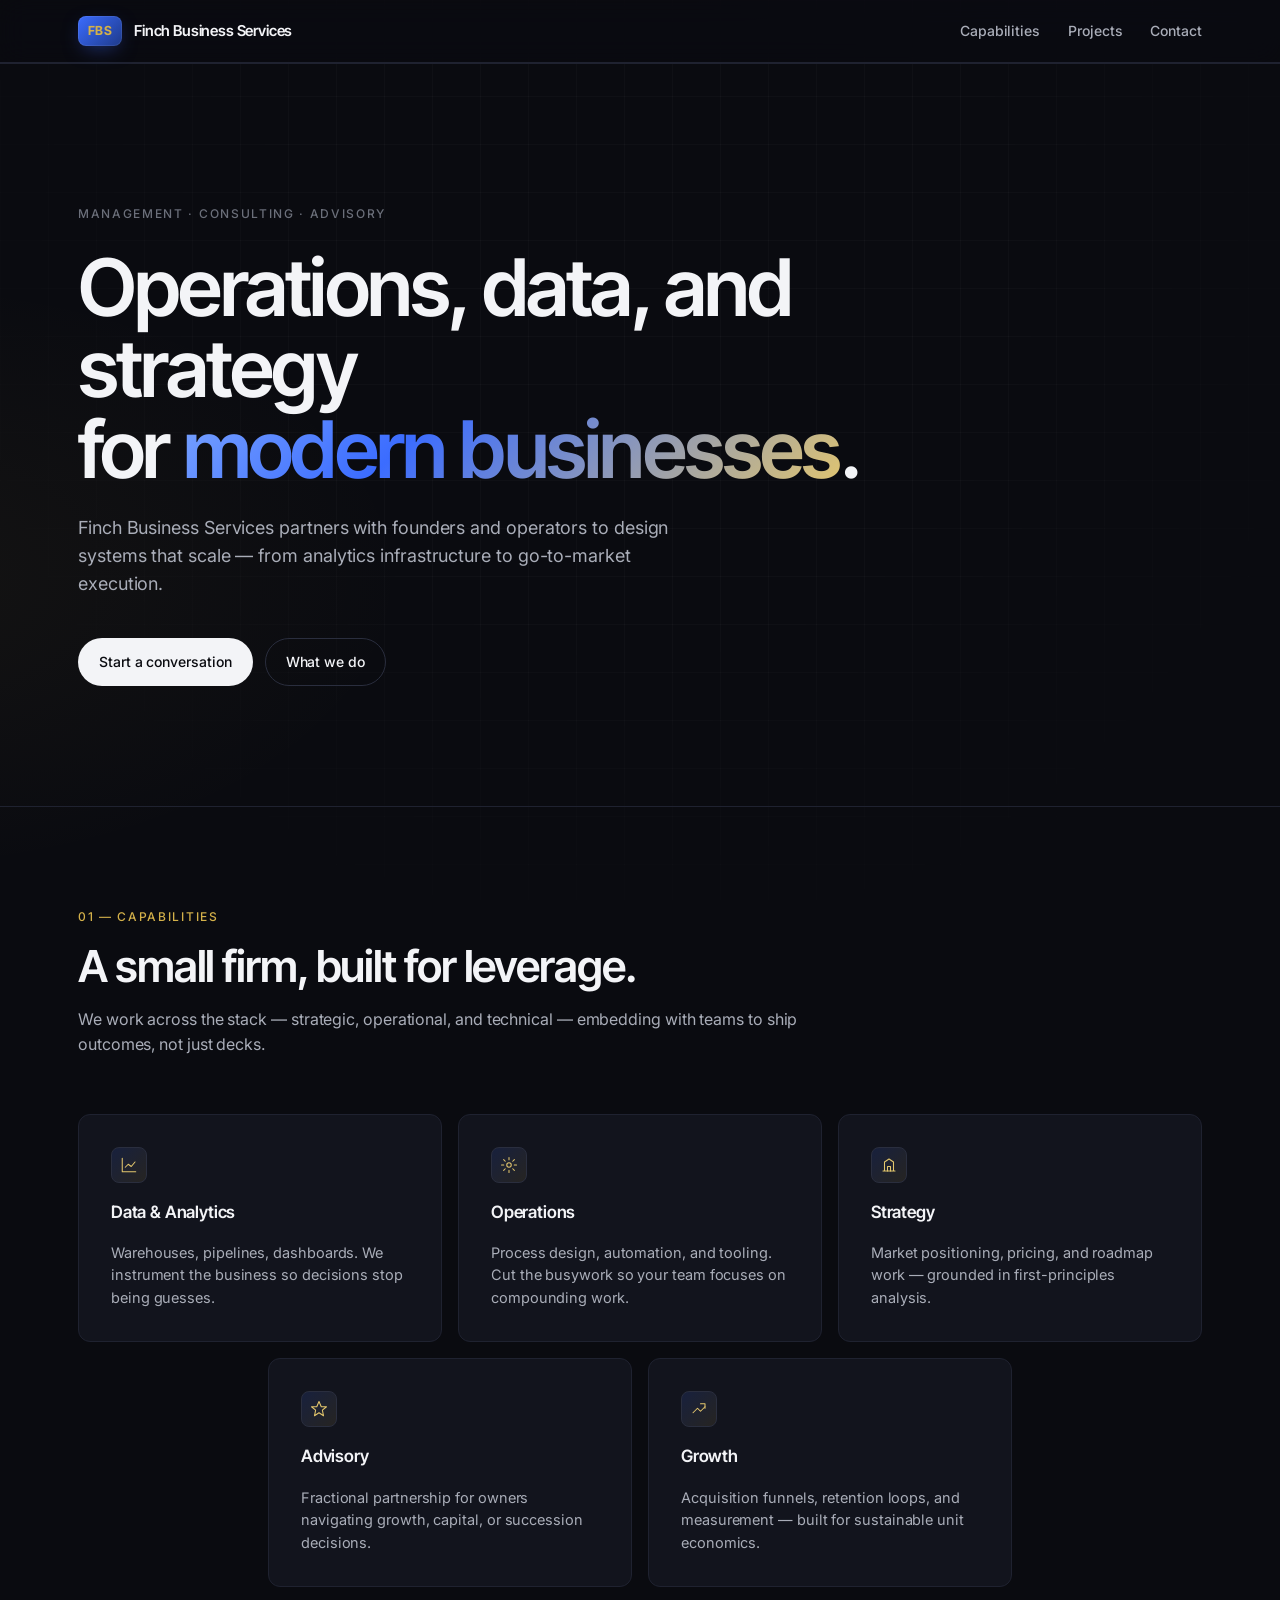
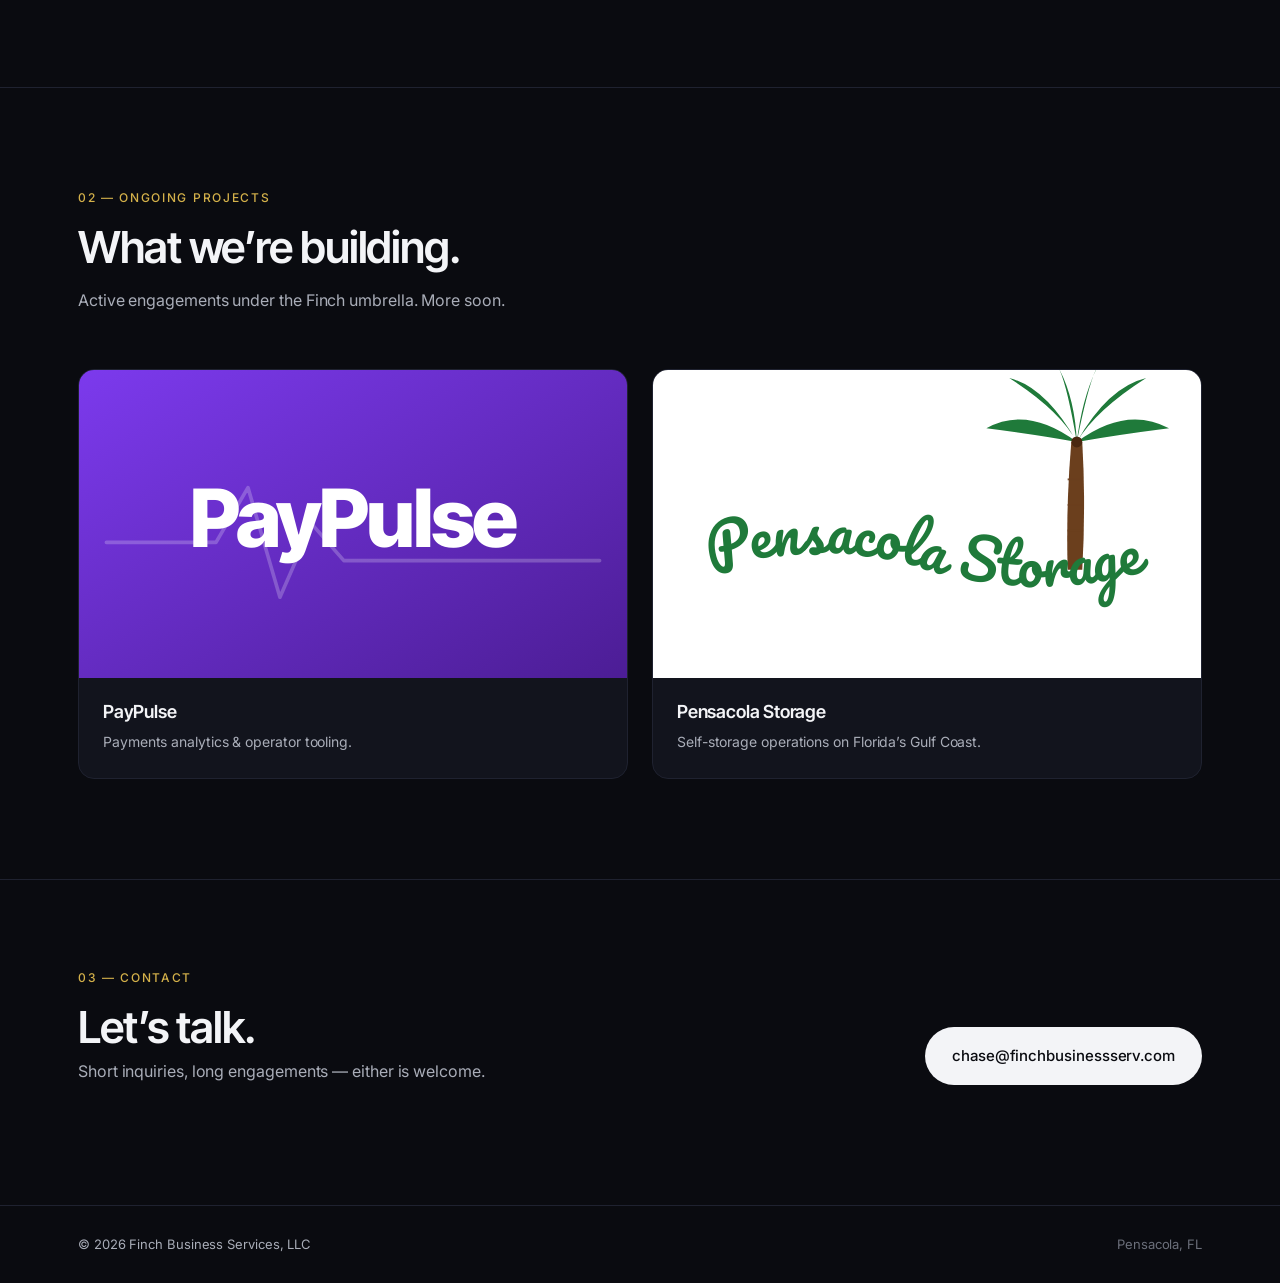
==== commit dcd22c20: "Projects: add PayPulse and Pensacola Storage project cards with inline SVG logos Co-Authored-By: Cla" ====
--- a/index.html
+++ b/index.html
@@ -8,7 +8,7 @@
   <meta name="theme-color" content="#0a0b10" />
   <link rel="preconnect" href="https://fonts.googleapis.com" />
   <link rel="preconnect" href="https://fonts.gstatic.com" crossorigin />
-  <link href="https://fonts.googleapis.com/css2?family=Inter:wght@300;400;500;600;700&family=Inter+Tight:wght@500;600;700&display=swap" rel="stylesheet" />
+  <link href="https://fonts.googleapis.com/css2?family=Inter:wght@300;400;500;600;700&family=Inter+Tight:wght@500;600;700&family=Pacifico&display=swap" rel="stylesheet" />
   <link rel="stylesheet" href="styles.css" />
 </head>
 <body>
@@ -111,10 +111,58 @@
         </header>
 
         <div class="project-grid" role="list">
-          <div class="project-empty">
-            <div class="project-empty-mark" aria-hidden="true"></div>
-            <p>No active engagements listed at this time.</p>
-          </div>
+          <article class="project-card" role="listitem">
+            <div class="project-logo project-logo-paypulse" aria-label="PayPulse logo">
+              <svg viewBox="0 0 600 340" xmlns="http://www.w3.org/2000/svg" preserveAspectRatio="xMidYMid slice" aria-hidden="true">
+                <defs>
+                  <linearGradient id="pp-bg" x1="0" y1="0" x2="1" y2="1">
+                    <stop offset="0%" stop-color="#7c3aed"/>
+                    <stop offset="100%" stop-color="#4c1d95"/>
+                  </linearGradient>
+                </defs>
+                <rect width="600" height="340" fill="url(#pp-bg)"/>
+                <path d="M 30 190 L 150 190 L 185 130 L 220 250 L 255 170 L 290 210 L 570 210" stroke="#ffffff" stroke-width="4" fill="none" stroke-linecap="round" stroke-linejoin="round" opacity="0.22"/>
+                <text x="300" y="195" text-anchor="middle" fill="#ffffff" font-family="Inter Tight, Inter, sans-serif" font-weight="800" font-size="88" letter-spacing="-3">PayPulse</text>
+              </svg>
+            </div>
+            <div class="project-meta">
+              <h3>PayPulse</h3>
+              <p>Payments analytics &amp; operator tooling.</p>
+            </div>
+          </article>
+
+          <article class="project-card" role="listitem">
+            <div class="project-logo project-logo-pensacola" aria-label="Pensacola Storage logo">
+              <svg viewBox="0 0 600 340" xmlns="http://www.w3.org/2000/svg" preserveAspectRatio="xMidYMid slice" aria-hidden="true">
+                <rect width="600" height="340" fill="#ffffff"/>
+                <g transform="translate(460, 220)">
+                  <path d="M -6 0 Q -8 -70 -2 -140 L 10 -140 Q 14 -70 10 0 Z" fill="#6b3f1d"/>
+                  <g fill="#6b3f1d" opacity="0.9">
+                    <rect x="-6" y="-100" width="16" height="2"/>
+                    <rect x="-6" y="-72" width="16" height="2"/>
+                    <rect x="-6" y="-44" width="16" height="2"/>
+                  </g>
+                  <g fill="#1f7a3a">
+                    <path d="M 4 -140 Q -50 -180 -95 -155 Q -40 -148 4 -140 Z"/>
+                    <path d="M 4 -140 Q 58 -180 105 -155 Q 50 -148 4 -140 Z"/>
+                    <path d="M 4 -140 Q -30 -200 -70 -210 Q -15 -175 4 -140 Z"/>
+                    <path d="M 4 -140 Q 38 -200 80 -210 Q 25 -175 4 -140 Z"/>
+                    <path d="M 4 -140 Q -8 -210 -18 -225 Q 2 -190 4 -140 Z"/>
+                    <path d="M 4 -140 Q 18 -210 28 -225 Q 10 -190 4 -140 Z"/>
+                  </g>
+                  <circle cx="4" cy="-140" r="6" fill="#4a2810"/>
+                </g>
+                <path id="pensacola-wave" d="M 40 230 Q 170 180, 300 220 T 560 215" fill="none"/>
+                <text fill="#1f7a3a" font-family="Pacifico, cursive" font-size="62" font-weight="400">
+                  <textPath href="#pensacola-wave" startOffset="50%" text-anchor="middle">Pensacola Storage</textPath>
+                </text>
+              </svg>
+            </div>
+            <div class="project-meta">
+              <h3>Pensacola Storage</h3>
+              <p>Self-storage operations on Florida&rsquo;s Gulf Coast.</p>
+            </div>
+          </article>
         </div>
       </div>
     </section>
--- a/styles.css
+++ b/styles.css
@@ -297,35 +297,59 @@
 /* Projects */
 .project-grid {
   display: grid;
-  grid-template-columns: repeat(auto-fill, minmax(260px, 1fr));
-  gap: 16px;
-}
-
-.project-empty {
-  grid-column: 1 / -1;
-  border: 1px dashed var(--rule-strong);
-  border-radius: var(--radius);
-  padding: 56px 24px;
+  grid-template-columns: repeat(2, 1fr);
+  gap: 24px;
+}
+
+.project-card {
+  background: var(--bg-card);
+  border: 1px solid var(--rule);
+  border-radius: 16px;
+  overflow: hidden;
   display: flex;
   flex-direction: column;
-  align-items: center;
-  gap: 16px;
-  color: var(--ink-faint);
-  background: linear-gradient(180deg, rgba(255,255,255,0.015), transparent);
-}
-
-.project-empty-mark {
-  width: 40px;
-  height: 40px;
-  border-radius: 50%;
-  background:
-    radial-gradient(circle at 35% 35%, rgba(59,108,255,0.35), transparent 60%),
-    radial-gradient(circle at 70% 70%, rgba(212,177,74,0.25), transparent 55%),
-    var(--bg-elev);
-  border: 1px solid var(--rule-strong);
-}
-
-.project-empty p { margin: 0; font-size: 14px; }
+  transition: transform 220ms var(--ease), border-color 220ms var(--ease);
+}
+
+.project-card:hover {
+  border-color: var(--rule-strong);
+  transform: translateY(-2px);
+}
+
+.project-logo {
+  aspect-ratio: 16 / 9;
+  overflow: hidden;
+  display: block;
+  position: relative;
+}
+
+.project-logo svg {
+  width: 100%;
+  height: 100%;
+  display: block;
+}
+
+.project-meta {
+  padding: 20px 24px 24px;
+  display: flex;
+  flex-direction: column;
+  gap: 4px;
+}
+
+.project-meta h3 {
+  font-family: "Inter Tight", sans-serif;
+  font-size: 18px;
+  font-weight: 600;
+  letter-spacing: -0.01em;
+  margin: 0;
+  color: var(--ink);
+}
+
+.project-meta p {
+  margin: 0;
+  font-size: 14px;
+  color: var(--ink-dim);
+}
 
 /* Contact */
 .contact { padding: 88px 0 120px; }
@@ -373,6 +397,7 @@
   .nav-links { gap: 18px; }
   .nav-links a:first-child { display: none; }
   .cap-grid { grid-template-columns: 1fr; }
+  .project-grid { grid-template-columns: 1fr; }
   .wordmark-text .wordmark-suffix { display: none; }
   .hero { padding: 80px 0 72px; }
   section { padding: 72px 0; }
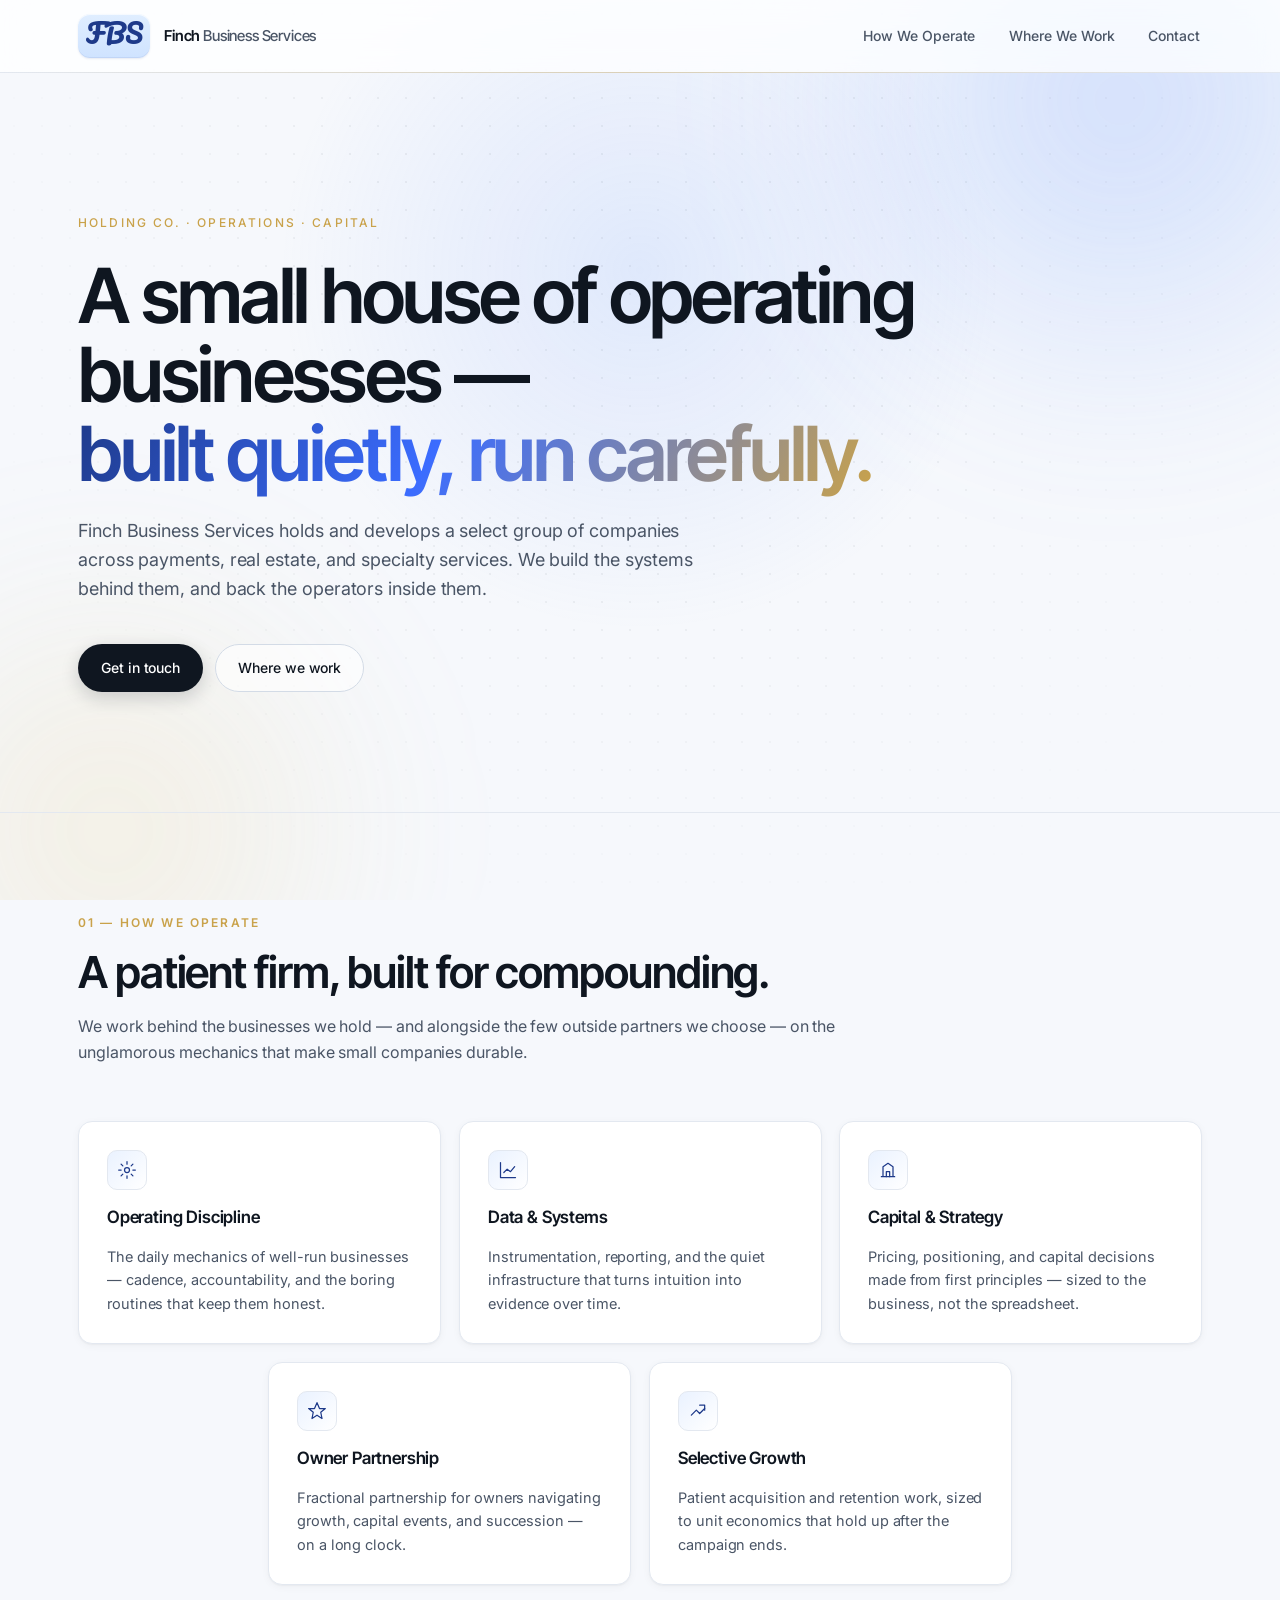
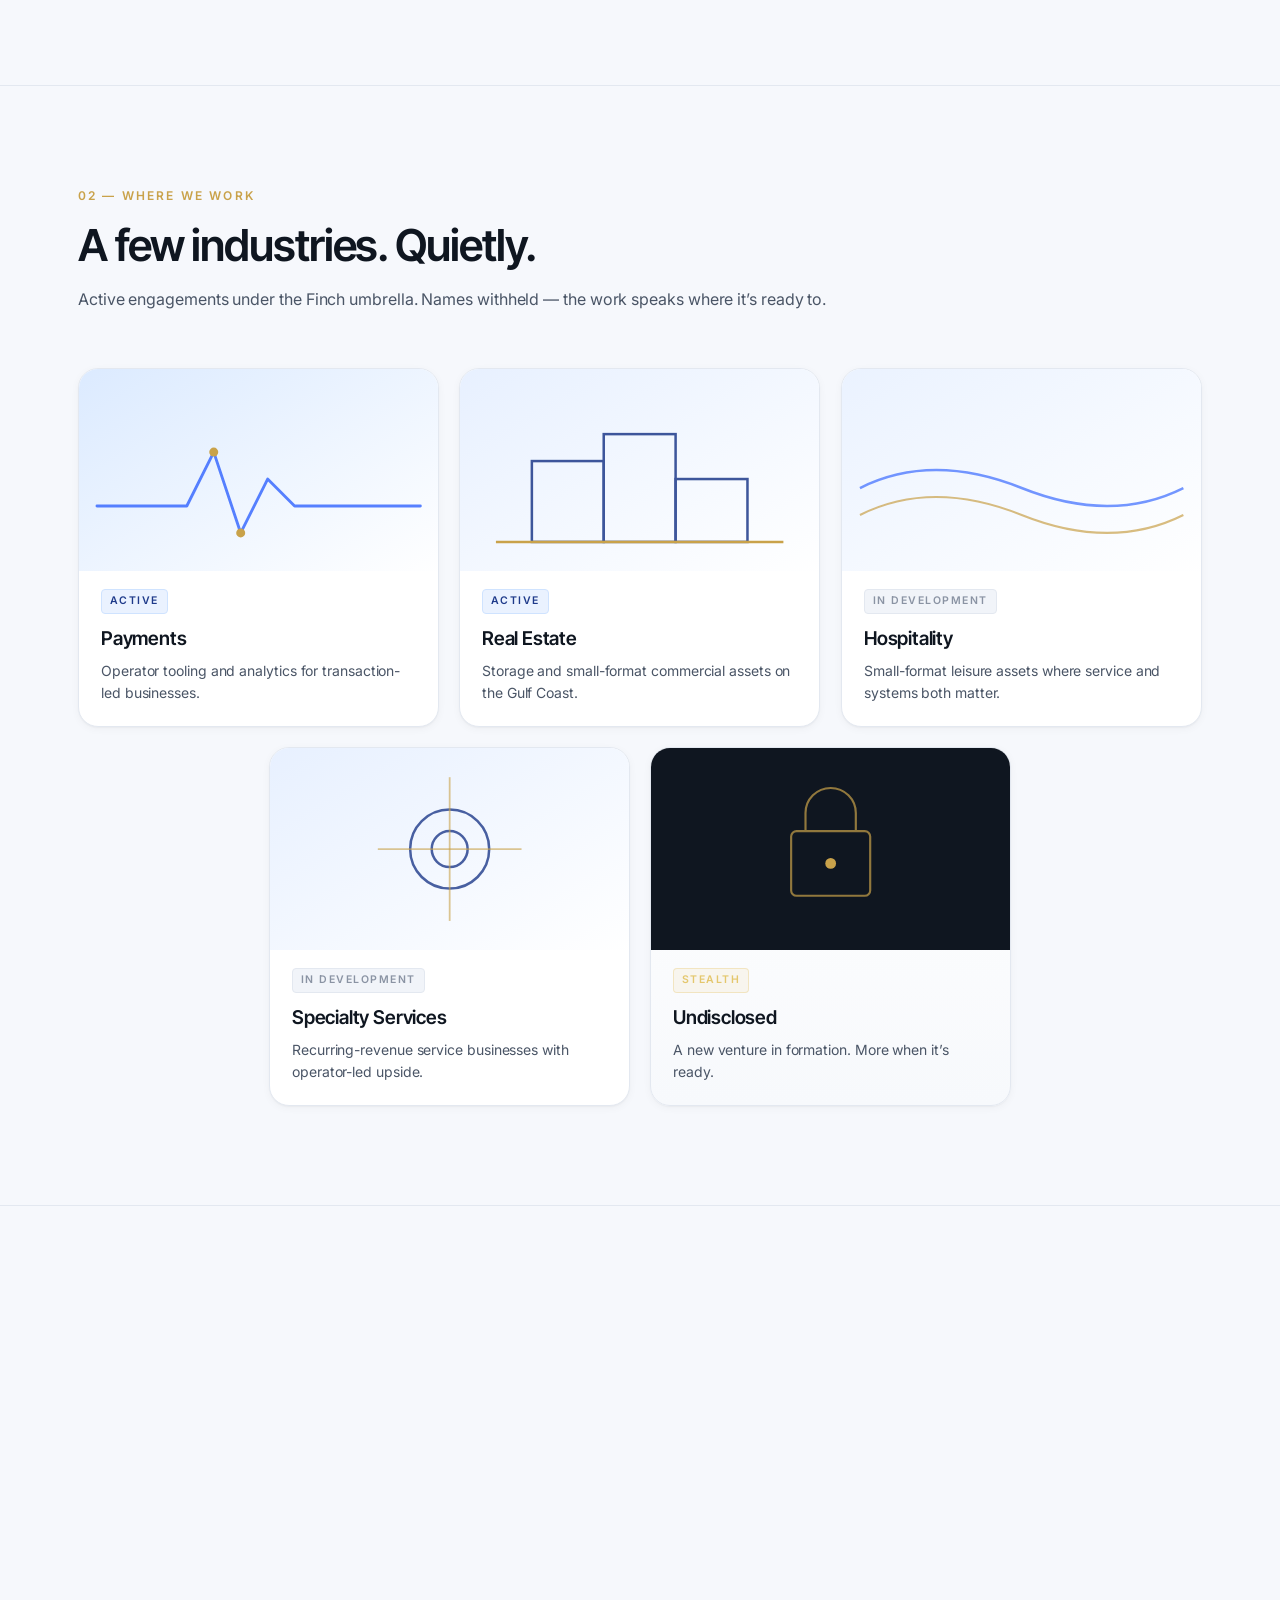
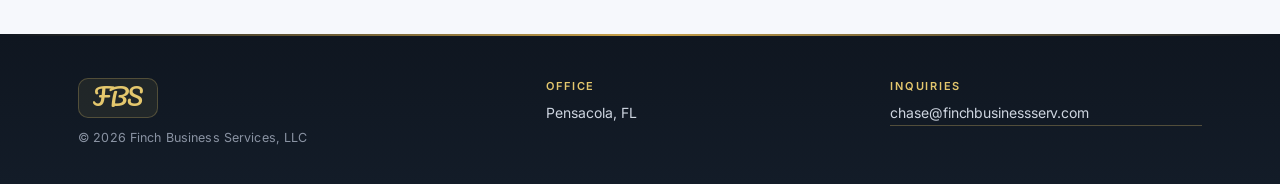
==== commit 59d3d3e2: "Refine site: light holding-co theme, cursive FBS, redacted sectors, motion - Light grey/white/blue/g" ====
--- a/index.html
+++ b/index.html
@@ -3,26 +3,35 @@
 <head>
   <meta charset="utf-8" />
   <meta name="viewport" content="width=device-width, initial-scale=1" />
-  <title>Finch Business Services — Management &amp; Consulting</title>
-  <meta name="description" content="Finch Business Services. Management and consulting for modern operators." />
-  <meta name="theme-color" content="#0a0b10" />
+  <title>Finch Business Services &mdash; Holding Co.</title>
+  <meta name="description" content="Finch Business Services. A small house of operating businesses across payments, real estate, and specialty services." />
+  <meta name="theme-color" content="#f6f8fc" />
   <link rel="preconnect" href="https://fonts.googleapis.com" />
   <link rel="preconnect" href="https://fonts.gstatic.com" crossorigin />
   <link href="https://fonts.googleapis.com/css2?family=Inter:wght@300;400;500;600;700&family=Inter+Tight:wght@500;600;700&family=Pacifico&display=swap" rel="stylesheet" />
   <link rel="stylesheet" href="styles.css" />
 </head>
 <body>
-  <div class="grid-bg" aria-hidden="true"></div>
-
-  <header class="nav">
+  <div class="page-bg" aria-hidden="true">
+    <div class="orb orb-a"></div>
+    <div class="orb orb-b"></div>
+    <div class="dot-grid"></div>
+    <div class="spotlight"></div>
+  </div>
+
+  <header class="nav" id="nav">
     <div class="container nav-inner">
       <a class="wordmark" href="/" aria-label="Finch Business Services">
-        <span class="mark">FBS</span>
-        <span class="wordmark-text"><span>Finch</span> <span class="wordmark-suffix">Business Services</span></span>
+        <span class="mark" aria-hidden="true">
+          <svg viewBox="0 0 120 60" xmlns="http://www.w3.org/2000/svg">
+            <text x="60" y="44" text-anchor="middle" font-family="Pacifico, cursive" font-size="42" fill="#1e3a8a">FBS</text>
+          </svg>
+        </span>
+        <span class="wordmark-text">Finch <span class="wordmark-suffix">Business Services</span></span>
       </a>
       <nav class="nav-links" aria-label="Primary">
-        <a href="#capabilities">Capabilities</a>
-        <a href="#projects">Projects</a>
+        <a href="#operate">How We Operate</a>
+        <a href="#sectors">Where We Work</a>
         <a href="#contact">Contact</a>
       </nav>
     </div>
@@ -31,136 +40,199 @@
   <main>
     <section class="hero">
       <div class="container">
-        <p class="eyebrow">Management &middot; Consulting &middot; Advisory</p>
-        <h1 class="hero-title">
-          Operations, data, and strategy<br />
-          for <span class="grad">modern businesses</span>.
+        <p class="eyebrow reveal">Holding Co. &middot; Operations &middot; Capital</p>
+        <h1 class="hero-title reveal">
+          A small house of operating businesses &mdash;<br />
+          <span class="grad">built quietly, run carefully.</span>
         </h1>
-        <p class="hero-lede">
-          Finch Business Services partners with founders and operators to design systems that
-          scale &mdash; from analytics infrastructure to go-to-market execution.
+        <p class="hero-lede reveal">
+          Finch Business Services holds and develops a select group of companies across
+          payments, real estate, and specialty services. We build the systems behind them,
+          and back the operators inside them.
         </p>
-        <div class="hero-cta">
-          <a class="btn btn-primary" href="#contact">Start a conversation</a>
-          <a class="btn btn-ghost" href="#capabilities">What we do</a>
-        </div>
-      </div>
-    </section>
-
-    <section class="capabilities" id="capabilities">
+        <div class="hero-cta reveal">
+          <a class="btn btn-primary" href="#contact">Get in touch</a>
+          <a class="btn btn-ghost" href="#sectors">Where we work</a>
+        </div>
+      </div>
+    </section>
+
+    <section class="capabilities" id="operate">
       <div class="container">
-        <header class="section-head">
-          <p class="section-kicker">01 &mdash; Capabilities</p>
-          <h2 class="section-title">A small firm, built for leverage.</h2>
+        <header class="section-head reveal">
+          <p class="section-kicker">01 &mdash; How we operate</p>
+          <h2 class="section-title">A patient firm, built for compounding.</h2>
           <p class="section-lede">
-            We work across the stack &mdash; strategic, operational, and technical &mdash;
-            embedding with teams to ship outcomes, not just decks.
+            We work behind the businesses we hold &mdash; and alongside the few outside
+            partners we choose &mdash; on the unglamorous mechanics that make small
+            companies durable.
           </p>
         </header>
 
         <div class="cap-grid">
-          <article class="cap-card">
-            <div class="cap-icon" aria-hidden="true">
-              <svg viewBox="0 0 24 24" fill="none" stroke="currentColor" stroke-width="1.4" stroke-linecap="round" stroke-linejoin="round"><path d="M3 3v18h18"/><path d="M7 15l4-4 4 3 5-6"/></svg>
-            </div>
-            <h3>Data &amp; Analytics</h3>
-            <p>Warehouses, pipelines, dashboards. We instrument the business so decisions stop being guesses.</p>
-          </article>
-
-          <article class="cap-card">
-            <div class="cap-icon" aria-hidden="true">
-              <svg viewBox="0 0 24 24" fill="none" stroke="currentColor" stroke-width="1.4" stroke-linecap="round" stroke-linejoin="round"><circle cx="12" cy="12" r="3"/><path d="M12 2v3M12 19v3M2 12h3M19 12h3M4.9 4.9l2.1 2.1M17 17l2.1 2.1M4.9 19.1l2.1-2.1M17 7l2.1-2.1"/></svg>
-            </div>
-            <h3>Operations</h3>
-            <p>Process design, automation, and tooling. Cut the busywork so your team focuses on compounding work.</p>
-          </article>
-
-          <article class="cap-card">
-            <div class="cap-icon" aria-hidden="true">
-              <svg viewBox="0 0 24 24" fill="none" stroke="currentColor" stroke-width="1.4" stroke-linecap="round" stroke-linejoin="round"><path d="M4 20h16M6 20V8l6-4 6 4v12"/><path d="M10 20v-6h4v6"/></svg>
-            </div>
-            <h3>Strategy</h3>
-            <p>Market positioning, pricing, and roadmap work &mdash; grounded in first-principles analysis.</p>
-          </article>
-
-          <article class="cap-card">
-            <div class="cap-icon" aria-hidden="true">
-              <svg viewBox="0 0 24 24" fill="none" stroke="currentColor" stroke-width="1.4" stroke-linecap="round" stroke-linejoin="round"><path d="M12 2l3 7h7l-5.5 4.5L18 21l-6-4-6 4 1.5-7.5L2 9h7z"/></svg>
-            </div>
-            <h3>Advisory</h3>
-            <p>Fractional partnership for owners navigating growth, capital, or succession decisions.</p>
-          </article>
-
-          <article class="cap-card">
-            <div class="cap-icon" aria-hidden="true">
-              <svg viewBox="0 0 24 24" fill="none" stroke="currentColor" stroke-width="1.4" stroke-linecap="round" stroke-linejoin="round"><path d="M4 17l6-6 4 4 6-6"/><path d="M14 5h6v6"/></svg>
-            </div>
-            <h3>Growth</h3>
-            <p>Acquisition funnels, retention loops, and measurement &mdash; built for sustainable unit economics.</p>
-          </article>
-        </div>
-      </div>
-    </section>
-
-    <section class="projects" id="projects">
+          <article class="cap-card reveal">
+            <div class="cap-icon" aria-hidden="true">
+              <svg viewBox="0 0 24 24" fill="none" stroke="currentColor" stroke-width="1.5" stroke-linecap="round" stroke-linejoin="round"><circle cx="12" cy="12" r="3"/><path d="M12 2v3M12 19v3M2 12h3M19 12h3M4.9 4.9l2.1 2.1M17 17l2.1 2.1M4.9 19.1l2.1-2.1M17 7l2.1-2.1"/></svg>
+            </div>
+            <h3>Operating Discipline</h3>
+            <p>The daily mechanics of well-run businesses &mdash; cadence, accountability, and the boring routines that keep them honest.</p>
+          </article>
+
+          <article class="cap-card reveal">
+            <div class="cap-icon" aria-hidden="true">
+              <svg viewBox="0 0 24 24" fill="none" stroke="currentColor" stroke-width="1.5" stroke-linecap="round" stroke-linejoin="round"><path d="M3 3v18h18"/><path d="M7 15l4-4 4 3 5-6"/></svg>
+            </div>
+            <h3>Data &amp; Systems</h3>
+            <p>Instrumentation, reporting, and the quiet infrastructure that turns intuition into evidence over time.</p>
+          </article>
+
+          <article class="cap-card reveal">
+            <div class="cap-icon" aria-hidden="true">
+              <svg viewBox="0 0 24 24" fill="none" stroke="currentColor" stroke-width="1.5" stroke-linecap="round" stroke-linejoin="round"><path d="M4 20h16M6 20V8l6-4 6 4v12"/><path d="M10 20v-6h4v6"/></svg>
+            </div>
+            <h3>Capital &amp; Strategy</h3>
+            <p>Pricing, positioning, and capital decisions made from first principles &mdash; sized to the business, not the spreadsheet.</p>
+          </article>
+
+          <article class="cap-card reveal">
+            <div class="cap-icon" aria-hidden="true">
+              <svg viewBox="0 0 24 24" fill="none" stroke="currentColor" stroke-width="1.5" stroke-linecap="round" stroke-linejoin="round"><path d="M12 2l3 7h7l-5.5 4.5L18 21l-6-4-6 4 1.5-7.5L2 9h7z"/></svg>
+            </div>
+            <h3>Owner Partnership</h3>
+            <p>Fractional partnership for owners navigating growth, capital events, and succession &mdash; on a long clock.</p>
+          </article>
+
+          <article class="cap-card reveal">
+            <div class="cap-icon" aria-hidden="true">
+              <svg viewBox="0 0 24 24" fill="none" stroke="currentColor" stroke-width="1.5" stroke-linecap="round" stroke-linejoin="round"><path d="M4 17l6-6 4 4 6-6"/><path d="M14 5h6v6"/></svg>
+            </div>
+            <h3>Selective Growth</h3>
+            <p>Patient acquisition and retention work, sized to unit economics that hold up after the campaign ends.</p>
+          </article>
+        </div>
+      </div>
+    </section>
+
+    <section class="sectors" id="sectors">
       <div class="container">
-        <header class="section-head">
-          <p class="section-kicker">02 &mdash; Ongoing Projects</p>
-          <h2 class="section-title">What we&rsquo;re building.</h2>
-          <p class="section-lede">Active engagements under the Finch umbrella. More soon.</p>
+        <header class="section-head reveal">
+          <p class="section-kicker">02 &mdash; Where we work</p>
+          <h2 class="section-title">A few industries. Quietly.</h2>
+          <p class="section-lede">
+            Active engagements under the Finch umbrella. Names withheld &mdash; the work
+            speaks where it&rsquo;s ready to.
+          </p>
         </header>
 
-        <div class="project-grid" role="list">
-          <article class="project-card" role="listitem">
-            <div class="project-logo project-logo-paypulse" aria-label="PayPulse logo">
-              <svg viewBox="0 0 600 340" xmlns="http://www.w3.org/2000/svg" preserveAspectRatio="xMidYMid slice" aria-hidden="true">
-                <defs>
-                  <linearGradient id="pp-bg" x1="0" y1="0" x2="1" y2="1">
-                    <stop offset="0%" stop-color="#7c3aed"/>
-                    <stop offset="100%" stop-color="#4c1d95"/>
-                  </linearGradient>
-                </defs>
-                <rect width="600" height="340" fill="url(#pp-bg)"/>
-                <path d="M 30 190 L 150 190 L 185 130 L 220 250 L 255 170 L 290 210 L 570 210" stroke="#ffffff" stroke-width="4" fill="none" stroke-linecap="round" stroke-linejoin="round" opacity="0.22"/>
-                <text x="300" y="195" text-anchor="middle" fill="#ffffff" font-family="Inter Tight, Inter, sans-serif" font-weight="800" font-size="88" letter-spacing="-3">PayPulse</text>
-              </svg>
-            </div>
-            <div class="project-meta">
-              <h3>PayPulse</h3>
-              <p>Payments analytics &amp; operator tooling.</p>
-            </div>
-          </article>
-
-          <article class="project-card" role="listitem">
-            <div class="project-logo project-logo-pensacola" aria-label="Pensacola Storage logo">
-              <svg viewBox="0 0 600 340" xmlns="http://www.w3.org/2000/svg" preserveAspectRatio="xMidYMid slice" aria-hidden="true">
-                <rect width="600" height="340" fill="#ffffff"/>
-                <g transform="translate(460, 220)">
-                  <path d="M -6 0 Q -8 -70 -2 -140 L 10 -140 Q 14 -70 10 0 Z" fill="#6b3f1d"/>
-                  <g fill="#6b3f1d" opacity="0.9">
-                    <rect x="-6" y="-100" width="16" height="2"/>
-                    <rect x="-6" y="-72" width="16" height="2"/>
-                    <rect x="-6" y="-44" width="16" height="2"/>
-                  </g>
-                  <g fill="#1f7a3a">
-                    <path d="M 4 -140 Q -50 -180 -95 -155 Q -40 -148 4 -140 Z"/>
-                    <path d="M 4 -140 Q 58 -180 105 -155 Q 50 -148 4 -140 Z"/>
-                    <path d="M 4 -140 Q -30 -200 -70 -210 Q -15 -175 4 -140 Z"/>
-                    <path d="M 4 -140 Q 38 -200 80 -210 Q 25 -175 4 -140 Z"/>
-                    <path d="M 4 -140 Q -8 -210 -18 -225 Q 2 -190 4 -140 Z"/>
-                    <path d="M 4 -140 Q 18 -210 28 -225 Q 10 -190 4 -140 Z"/>
-                  </g>
-                  <circle cx="4" cy="-140" r="6" fill="#4a2810"/>
+        <div class="sector-grid" role="list">
+          <article class="sector-card reveal" role="listitem">
+            <div class="sector-art" aria-hidden="true">
+              <svg viewBox="0 0 200 120" xmlns="http://www.w3.org/2000/svg" preserveAspectRatio="xMidYMid slice">
+                <defs>
+                  <linearGradient id="s1" x1="0" y1="0" x2="1" y2="1">
+                    <stop offset="0%" stop-color="#dbeaff"/>
+                    <stop offset="100%" stop-color="#ffffff"/>
+                  </linearGradient>
+                </defs>
+                <rect width="200" height="120" fill="url(#s1)"/>
+                <path d="M 10 80 L 60 80 L 75 50 L 90 95 L 105 65 L 120 80 L 190 80" stroke="#3b6cff" stroke-width="1.6" fill="none" stroke-linecap="round" stroke-linejoin="round" opacity="0.85"/>
+                <circle cx="75" cy="50" r="2.5" fill="#c9a24a"/>
+                <circle cx="90" cy="95" r="2.5" fill="#c9a24a"/>
+              </svg>
+            </div>
+            <div class="sector-meta">
+              <span class="sector-tag">Active</span>
+              <h3>Payments</h3>
+              <p>Operator tooling and analytics for transaction-led businesses.</p>
+            </div>
+          </article>
+
+          <article class="sector-card reveal" role="listitem">
+            <div class="sector-art" aria-hidden="true">
+              <svg viewBox="0 0 200 120" xmlns="http://www.w3.org/2000/svg" preserveAspectRatio="xMidYMid slice">
+                <defs>
+                  <linearGradient id="s2" x1="0" y1="0" x2="1" y2="1">
+                    <stop offset="0%" stop-color="#e7f0ff"/>
+                    <stop offset="100%" stop-color="#ffffff"/>
+                  </linearGradient>
+                </defs>
+                <rect width="200" height="120" fill="url(#s2)"/>
+                <g stroke="#1e3a8a" stroke-width="1.4" fill="none" opacity="0.85">
+                  <rect x="40" y="55" width="40" height="45"/>
+                  <rect x="80" y="40" width="40" height="60"/>
+                  <rect x="120" y="65" width="40" height="35"/>
                 </g>
-                <path id="pensacola-wave" d="M 40 230 Q 170 180, 300 220 T 560 215" fill="none"/>
-                <text fill="#1f7a3a" font-family="Pacifico, cursive" font-size="62" font-weight="400">
-                  <textPath href="#pensacola-wave" startOffset="50%" text-anchor="middle">Pensacola Storage</textPath>
-                </text>
-              </svg>
-            </div>
-            <div class="project-meta">
-              <h3>Pensacola Storage</h3>
-              <p>Self-storage operations on Florida&rsquo;s Gulf Coast.</p>
+                <line x1="20" y1="100" x2="180" y2="100" stroke="#c9a24a" stroke-width="1.4"/>
+              </svg>
+            </div>
+            <div class="sector-meta">
+              <span class="sector-tag">Active</span>
+              <h3>Real Estate</h3>
+              <p>Storage and small-format commercial assets on the Gulf Coast.</p>
+            </div>
+          </article>
+
+          <article class="sector-card reveal" role="listitem">
+            <div class="sector-art" aria-hidden="true">
+              <svg viewBox="0 0 200 120" xmlns="http://www.w3.org/2000/svg" preserveAspectRatio="xMidYMid slice">
+                <defs>
+                  <linearGradient id="s3" x1="0" y1="0" x2="1" y2="1">
+                    <stop offset="0%" stop-color="#eaf2ff"/>
+                    <stop offset="100%" stop-color="#ffffff"/>
+                  </linearGradient>
+                </defs>
+                <rect width="200" height="120" fill="url(#s3)"/>
+                <path d="M 10 70 Q 50 50 100 70 T 190 70" stroke="#3b6cff" stroke-width="1.4" fill="none" opacity="0.7"/>
+                <path d="M 10 85 Q 50 65 100 85 T 190 85" stroke="#c9a24a" stroke-width="1.2" fill="none" opacity="0.7"/>
+              </svg>
+            </div>
+            <div class="sector-meta">
+              <span class="sector-tag muted">In development</span>
+              <h3>Hospitality</h3>
+              <p>Small-format leisure assets where service and systems both matter.</p>
+            </div>
+          </article>
+
+          <article class="sector-card reveal" role="listitem">
+            <div class="sector-art" aria-hidden="true">
+              <svg viewBox="0 0 200 120" xmlns="http://www.w3.org/2000/svg" preserveAspectRatio="xMidYMid slice">
+                <defs>
+                  <linearGradient id="s4" x1="0" y1="0" x2="1" y2="1">
+                    <stop offset="0%" stop-color="#e7f0ff"/>
+                    <stop offset="100%" stop-color="#ffffff"/>
+                  </linearGradient>
+                </defs>
+                <rect width="200" height="120" fill="url(#s4)"/>
+                <g stroke="#1e3a8a" stroke-width="1.4" fill="none" opacity="0.8">
+                  <circle cx="100" cy="60" r="22"/>
+                  <circle cx="100" cy="60" r="10"/>
+                </g>
+                <line x1="100" y1="20" x2="100" y2="100" stroke="#c9a24a" stroke-width="1" opacity="0.6"/>
+                <line x1="60" y1="60" x2="140" y2="60" stroke="#c9a24a" stroke-width="1" opacity="0.6"/>
+              </svg>
+            </div>
+            <div class="sector-meta">
+              <span class="sector-tag muted">In development</span>
+              <h3>Specialty Services</h3>
+              <p>Recurring-revenue service businesses with operator-led upside.</p>
+            </div>
+          </article>
+
+          <article class="sector-card reveal sector-stealth" role="listitem">
+            <div class="sector-art" aria-hidden="true">
+              <svg viewBox="0 0 200 120" xmlns="http://www.w3.org/2000/svg" preserveAspectRatio="xMidYMid slice">
+                <rect width="200" height="120" fill="#0f1620"/>
+                <g stroke="#c9a24a" stroke-width="1.2" fill="none" opacity="0.7">
+                  <rect x="78" y="50" width="44" height="36" rx="3"/>
+                  <path d="M 86 50 V 40 a 14 14 0 0 1 28 0 V 50"/>
+                </g>
+                <circle cx="100" cy="68" r="3" fill="#c9a24a"/>
+              </svg>
+            </div>
+            <div class="sector-meta">
+              <span class="sector-tag stealth">Stealth</span>
+              <h3>Undisclosed</h3>
+              <p>A new venture in formation. More when it&rsquo;s ready.</p>
             </div>
           </article>
         </div>
@@ -168,26 +240,38 @@
     </section>
 
     <section class="contact" id="contact">
-      <div class="container contact-inner">
+      <div class="container contact-inner reveal">
         <div>
           <p class="section-kicker">03 &mdash; Contact</p>
           <h2 class="section-title">Let&rsquo;s talk.</h2>
           <p class="section-lede">Short inquiries, long engagements &mdash; either is welcome.</p>
         </div>
-        <a class="btn btn-primary btn-large" href="https://mail.google.com/mail/?view=cm&amp;fs=1&amp;to=chase@finchbusinessserv.com" target="_blank" rel="noopener">chase@finchbusinessserv.com</a>
+        <a class="btn btn-contact btn-large" href="https://mail.google.com/mail/?view=cm&amp;fs=1&amp;to=chase@finchbusinessserv.com" target="_blank" rel="noopener">chase@finchbusinessserv.com</a>
       </div>
     </section>
   </main>
 
   <footer class="site-footer">
     <div class="container footer-inner">
-      <div class="footer-brand">
-        <span>&copy; 2026 Finch Business Services, LLC</span>
-      </div>
-      <div class="footer-meta">
+      <div class="footer-col footer-brand">
+        <span class="footer-mark" aria-hidden="true">
+          <svg viewBox="0 0 120 60" xmlns="http://www.w3.org/2000/svg">
+            <text x="60" y="44" text-anchor="middle" font-family="Pacifico, cursive" font-size="40" fill="#e4c76d">FBS</text>
+          </svg>
+        </span>
+        <span class="footer-copy">&copy; 2026 Finch Business Services, LLC</span>
+      </div>
+      <div class="footer-col footer-meta">
+        <span class="footer-label">Office</span>
         <span>Pensacola, FL</span>
+      </div>
+      <div class="footer-col footer-legal">
+        <span class="footer-label">Inquiries</span>
+        <a href="https://mail.google.com/mail/?view=cm&amp;fs=1&amp;to=chase@finchbusinessserv.com" target="_blank" rel="noopener">chase@finchbusinessserv.com</a>
       </div>
     </div>
   </footer>
+
+  <script src="script.js" defer></script>
 </body>
 </html>
--- a/styles.css
+++ b/styles.css
@@ -1,17 +1,26 @@
 :root {
-  --bg: #0a0b10;
-  --bg-elev: #10121a;
-  --bg-card: #12141d;
-  --ink: #f3f4f7;
-  --ink-dim: #a9adb8;
-  --ink-faint: #6b6f7a;
-  --rule: #1f2230;
-  --rule-strong: #2a2e3e;
+  --bg: #f6f8fc;
+  --bg-elev: #eef2f8;
+  --surface: #ffffff;
+  --surface-2: #fbfcfe;
+  --ink: #0f1620;
+  --ink-dim: #4a5566;
+  --ink-faint: #8a93a3;
+  --rule: #e3e8f0;
+  --rule-strong: #d3dbe6;
+  --blue-soft: #cfe3ff;
+  --blue-softer: #eaf2ff;
   --blue: #3b6cff;
   --blue-deep: #1e3a8a;
-  --gold: #d4b14a;
+  --gold: #c9a24a;
   --gold-soft: #e4c76d;
-  --radius: 12px;
+  --footer-bg: #0f1620;
+  --footer-bg-2: #131c28;
+  --shadow-sm: 0 1px 2px rgba(15, 22, 32, 0.04), 0 2px 8px rgba(15, 22, 32, 0.04);
+  --shadow-md: 0 4px 12px rgba(15, 22, 32, 0.06), 0 12px 32px rgba(15, 22, 32, 0.06);
+  --shadow-lg: 0 12px 40px rgba(15, 22, 32, 0.10);
+  --radius: 14px;
+  --radius-lg: 20px;
   --maxw: 1180px;
   --ease: cubic-bezier(0.22, 1, 0.36, 1);
 }
@@ -35,24 +44,62 @@
 }
 
 body {
-  background:
-    radial-gradient(1200px 600px at 85% -10%, rgba(59, 108, 255, 0.08), transparent 60%),
-    radial-gradient(900px 500px at -10% 20%, rgba(212, 177, 74, 0.05), transparent 60%),
-    var(--bg);
   min-height: 100vh;
   position: relative;
-}
-
-.grid-bg {
+  overflow-x: hidden;
+}
+
+/* ---- Background field (orbs, grid, cursor spotlight) ---- */
+.page-bg {
   position: fixed;
   inset: 0;
   pointer-events: none;
-  background-image:
-    linear-gradient(to right, rgba(255,255,255,0.025) 1px, transparent 1px),
-    linear-gradient(to bottom, rgba(255,255,255,0.025) 1px, transparent 1px);
-  background-size: 48px 48px;
-  mask-image: radial-gradient(ellipse at 50% 30%, black 40%, transparent 85%);
   z-index: 0;
+  overflow: hidden;
+}
+
+.orb {
+  position: absolute;
+  border-radius: 50%;
+  filter: blur(80px);
+  opacity: 0.6;
+  will-change: transform;
+}
+
+.orb-a {
+  width: 720px;
+  height: 720px;
+  top: -260px;
+  right: -200px;
+  background: radial-gradient(circle, rgba(122, 164, 255, 0.55) 0%, rgba(207, 227, 255, 0) 70%);
+}
+
+.orb-b {
+  width: 620px;
+  height: 620px;
+  bottom: -240px;
+  left: -200px;
+  background: radial-gradient(circle, rgba(228, 199, 109, 0.32) 0%, rgba(228, 199, 109, 0) 70%);
+}
+
+.dot-grid {
+  position: absolute;
+  inset: 0;
+  background-image: radial-gradient(rgba(15, 22, 32, 0.06) 1px, transparent 1px);
+  background-size: 28px 28px;
+  mask-image: radial-gradient(ellipse at 50% 30%, black 30%, transparent 80%);
+  -webkit-mask-image: radial-gradient(ellipse at 50% 30%, black 30%, transparent 80%);
+}
+
+.spotlight {
+  position: absolute;
+  inset: 0;
+  background: radial-gradient(
+    600px circle at var(--cx, 50%) var(--cy, 30%),
+    rgba(122, 164, 255, 0.18),
+    transparent 60%
+  );
+  transition: background 120ms linear;
 }
 
 main, .nav, .site-footer { position: relative; z-index: 1; }
@@ -63,22 +110,36 @@
   padding: 0 28px;
 }
 
-/* Nav */
+/* ---- Nav ---- */
 .nav {
   position: sticky;
   top: 0;
   backdrop-filter: saturate(160%) blur(14px);
   -webkit-backdrop-filter: saturate(160%) blur(14px);
-  background: rgba(10, 11, 16, 0.72);
+  background: rgba(255, 255, 255, 0.78);
   border-bottom: 1px solid var(--rule);
   z-index: 10;
+  transition: box-shadow 220ms var(--ease), background 220ms var(--ease);
+}
+
+.nav.is-scrolled {
+  background: rgba(255, 255, 255, 0.92);
+  box-shadow: 0 1px 0 var(--rule), 0 8px 24px rgba(15, 22, 32, 0.05);
+}
+
+.nav::after {
+  content: "";
+  position: absolute;
+  left: 0; right: 0; bottom: -1px;
+  height: 1px;
+  background: linear-gradient(90deg, transparent, rgba(201, 162, 74, 0.35), transparent);
 }
 
 .nav-inner {
   display: flex;
   align-items: center;
   justify-content: space-between;
-  padding: 16px 28px;
+  padding: 14px 28px;
   max-width: var(--maxw);
   margin: 0 auto;
 }
@@ -86,7 +147,7 @@
 .wordmark {
   display: inline-flex;
   align-items: center;
-  gap: 12px;
+  gap: 14px;
   text-decoration: none;
   color: var(--ink);
   font-family: "Inter Tight", "Inter", sans-serif;
@@ -97,40 +158,64 @@
 .mark {
   display: inline-grid;
   place-items: center;
-  min-width: 44px;
-  height: 30px;
-  padding: 0 9px;
-  border-radius: 8px;
-  background: linear-gradient(135deg, var(--blue) 0%, var(--blue-deep) 100%);
-  color: var(--gold);
-  font-family: "Inter Tight", sans-serif;
-  font-weight: 700;
-  font-size: 12.5px;
-  letter-spacing: 0.04em;
-  box-shadow: 0 0 0 1px rgba(255,255,255,0.08) inset, 0 6px 20px -6px rgba(59, 108, 255, 0.5);
-}
-
-.mark.small { min-width: 34px; height: 22px; font-size: 10px; border-radius: 6px; padding: 0 7px; }
-
-.wordmark-text { font-size: 15px; }
+  width: 72px;
+  height: 44px;
+  border-radius: 12px;
+  background: linear-gradient(180deg, #e0eeff 0%, var(--blue-soft) 100%);
+  box-shadow:
+    inset 0 1px 0 rgba(255,255,255,0.7),
+    inset 0 -1px 0 rgba(30, 58, 138, 0.08),
+    0 1px 2px rgba(30, 58, 138, 0.10);
+  transition: box-shadow 240ms var(--ease), transform 240ms var(--ease);
+}
+
+.mark svg { width: 100%; height: 100%; display: block; }
+
+.wordmark:hover .mark {
+  box-shadow:
+    inset 0 1px 0 rgba(255,255,255,0.8),
+    0 0 0 2px rgba(201, 162, 74, 0.55),
+    0 4px 14px rgba(30, 58, 138, 0.14);
+  transform: translateY(-1px);
+}
+
+.wordmark-text { font-size: 15px; color: var(--ink); }
+.wordmark-suffix { color: var(--ink-dim); font-weight: 500; }
 
 .nav-links {
   display: flex;
   align-items: center;
-  gap: 28px;
+  gap: 30px;
 }
 
 .nav-links a {
+  position: relative;
   color: var(--ink-dim);
   text-decoration: none;
   font-size: 14px;
   font-weight: 500;
   letter-spacing: -0.005em;
-  transition: color 180ms var(--ease);
-}
+  padding: 6px 2px;
+  transition: color 200ms var(--ease);
+}
+
+.nav-links a::after {
+  content: "";
+  position: absolute;
+  left: 0;
+  bottom: 0;
+  width: 100%;
+  height: 1.5px;
+  background: var(--gold);
+  transform: scaleX(0);
+  transform-origin: left center;
+  transition: transform 280ms var(--ease);
+}
+
 .nav-links a:hover { color: var(--ink); }
-
-/* Hero */
+.nav-links a:hover::after { transform: scaleX(1); }
+
+/* ---- Hero ---- */
 .hero {
   padding: 140px 0 120px;
   position: relative;
@@ -139,17 +224,17 @@
 .eyebrow {
   font-size: 12px;
   font-weight: 500;
-  letter-spacing: 0.14em;
+  letter-spacing: 0.18em;
   text-transform: uppercase;
-  color: var(--ink-faint);
+  color: var(--gold);
   margin: 0 0 24px;
 }
 
 .hero-title {
   font-family: "Inter Tight", "Inter", sans-serif;
   font-weight: 600;
-  font-size: clamp(40px, 6.2vw, 80px);
-  line-height: 1.02;
+  font-size: clamp(40px, 6.2vw, 76px);
+  line-height: 1.04;
   letter-spacing: -0.035em;
   margin: 0 0 24px;
   max-width: 920px;
@@ -157,7 +242,7 @@
 }
 
 .grad {
-  background: linear-gradient(135deg, #7aa4ff 0%, var(--blue) 35%, var(--gold-soft) 100%);
+  background: linear-gradient(120deg, #1e3a8a 0%, #3b6cff 45%, #c9a24a 100%);
   -webkit-background-clip: text;
   background-clip: text;
   color: transparent;
@@ -165,7 +250,7 @@
 
 .hero-lede {
   font-size: 18px;
-  line-height: 1.55;
+  line-height: 1.6;
   color: var(--ink-dim);
   max-width: 640px;
   margin: 0 0 40px;
@@ -173,42 +258,67 @@
 
 .hero-cta { display: flex; gap: 12px; flex-wrap: wrap; }
 
-/* Buttons */
+/* ---- Buttons ---- */
 .btn {
   display: inline-flex;
   align-items: center;
   gap: 8px;
-  padding: 12px 20px;
+  padding: 12px 22px;
   border-radius: 999px;
   font-size: 14px;
   font-weight: 500;
   letter-spacing: -0.005em;
   text-decoration: none;
-  transition: transform 180ms var(--ease), background 180ms var(--ease), border-color 180ms var(--ease), color 180ms var(--ease);
+  transition: transform 220ms var(--ease), background 220ms var(--ease), border-color 220ms var(--ease), color 220ms var(--ease), box-shadow 220ms var(--ease);
   border: 1px solid transparent;
   cursor: pointer;
 }
 
 .btn-primary {
   background: var(--ink);
-  color: #0a0b10;
-}
-.btn-primary:hover { background: #fff; transform: translateY(-1px); }
+  color: #ffffff;
+  box-shadow: 0 6px 18px rgba(15, 22, 32, 0.18);
+}
+.btn-primary:hover {
+  background: #1c2632;
+  transform: translateY(-1px);
+  box-shadow: 0 10px 24px rgba(15, 22, 32, 0.24);
+}
 
 .btn-ghost {
-  background: transparent;
+  background: rgba(255,255,255,0.6);
   color: var(--ink);
   border-color: var(--rule-strong);
-}
-.btn-ghost:hover { border-color: var(--ink-dim); background: rgba(255,255,255,0.03); }
+  backdrop-filter: blur(8px);
+}
+.btn-ghost:hover {
+  border-color: var(--gold);
+  color: var(--ink);
+  background: #ffffff;
+}
+
+.btn-contact {
+  background: var(--footer-bg);
+  color: var(--gold-soft);
+  padding: 16px 28px;
+  font-size: 15px;
+  box-shadow: 0 10px 28px rgba(15, 22, 32, 0.18);
+}
+.btn-contact:hover {
+  background: #1a2532;
+  color: #ffffff;
+  transform: translateY(-1px);
+}
 
 .btn-large { padding: 16px 26px; font-size: 15px; }
 
-/* Sections */
+/* ---- Sections ---- */
 section {
   padding: 100px 0;
-  border-top: 1px solid var(--rule);
-}
+  position: relative;
+}
+
+section + section { border-top: 1px solid var(--rule); }
 
 .section-head {
   max-width: 760px;
@@ -217,8 +327,8 @@
 
 .section-kicker {
   font-size: 12px;
-  font-weight: 500;
-  letter-spacing: 0.14em;
+  font-weight: 600;
+  letter-spacing: 0.18em;
   text-transform: uppercase;
   color: var(--gold);
   margin: 0 0 16px;
@@ -236,47 +346,64 @@
 
 .section-lede {
   font-size: 16px;
-  line-height: 1.6;
+  line-height: 1.65;
   color: var(--ink-dim);
   margin: 0;
 }
 
-/* Capabilities grid — 3 up, 2 centered below */
+/* ---- Capabilities (3 + 2 centered) ---- */
 .cap-grid {
   display: grid;
   grid-template-columns: repeat(6, 1fr);
-  gap: 16px;
+  gap: 18px;
 }
 
 .cap-card {
   grid-column: span 2;
-  background: var(--bg-card);
+  background: var(--surface);
   border: 1px solid var(--rule);
   border-radius: var(--radius);
-  padding: 32px;
+  padding: 28px;
   display: flex;
   flex-direction: column;
-  gap: 16px;
-  transition: background 200ms var(--ease), border-color 200ms var(--ease), transform 200ms var(--ease);
-  position: relative;
+  gap: 14px;
+  position: relative;
+  overflow: hidden;
+  box-shadow: var(--shadow-sm);
+  transition: transform 260ms var(--ease), box-shadow 260ms var(--ease), border-color 260ms var(--ease);
 }
 
 .cap-card:nth-child(4) { grid-column: 2 / span 2; }
 .cap-card:nth-child(5) { grid-column: 4 / span 2; }
 
-.cap-card:hover { background: #151824; border-color: var(--rule-strong); }
+.cap-card::before {
+  content: "";
+  position: absolute;
+  inset: 0;
+  background: radial-gradient(400px circle at var(--mx, 50%) var(--my, 0%), rgba(122, 164, 255, 0.12), transparent 70%);
+  opacity: 0;
+  transition: opacity 260ms var(--ease);
+  pointer-events: none;
+}
+
+.cap-card:hover {
+  transform: translateY(-3px);
+  box-shadow: var(--shadow-md);
+  border-color: var(--rule-strong);
+}
+.cap-card:hover::before { opacity: 1; }
 
 .cap-icon {
-  width: 36px;
-  height: 36px;
-  border-radius: 8px;
+  width: 40px;
+  height: 40px;
+  border-radius: 10px;
   display: grid;
   place-items: center;
-  background: linear-gradient(135deg, rgba(59,108,255,0.14), rgba(212,177,74,0.1));
-  color: var(--gold-soft);
-  border: 1px solid var(--rule-strong);
-}
-.cap-icon svg { width: 18px; height: 18px; }
+  background: linear-gradient(135deg, var(--blue-softer), #ffffff);
+  color: var(--blue-deep);
+  border: 1px solid var(--rule);
+}
+.cap-icon svg { width: 20px; height: 20px; }
 
 .cap-card h3 {
   font-family: "Inter Tight", sans-serif;
@@ -285,74 +412,144 @@
   letter-spacing: -0.01em;
   margin: 0;
   color: var(--ink);
-}
+  position: relative;
+  display: inline-block;
+}
+
+.cap-card h3::after {
+  content: "";
+  position: absolute;
+  left: 0; bottom: -4px;
+  width: 100%;
+  height: 1.5px;
+  background: var(--gold);
+  transform: scaleX(0);
+  transform-origin: left center;
+  transition: transform 360ms var(--ease);
+}
+.cap-card:hover h3::after { transform: scaleX(1); }
 
 .cap-card p {
   margin: 0;
   font-size: 14.5px;
   color: var(--ink-dim);
-  line-height: 1.55;
-}
-
-/* Projects */
-.project-grid {
+  line-height: 1.6;
+}
+
+/* ---- Sector tiles ---- */
+.sector-grid {
   display: grid;
-  grid-template-columns: repeat(2, 1fr);
-  gap: 24px;
-}
-
-.project-card {
-  background: var(--bg-card);
+  grid-template-columns: repeat(6, 1fr);
+  gap: 20px;
+}
+
+.sector-card {
+  grid-column: span 2;
+  background: var(--surface);
   border: 1px solid var(--rule);
-  border-radius: 16px;
+  border-radius: var(--radius-lg);
   overflow: hidden;
   display: flex;
   flex-direction: column;
-  transition: transform 220ms var(--ease), border-color 220ms var(--ease);
-}
-
-.project-card:hover {
+  position: relative;
+  box-shadow: var(--shadow-sm);
+  transition: transform 280ms var(--ease), box-shadow 280ms var(--ease), border-color 280ms var(--ease);
+}
+
+.sector-card:nth-child(4) { grid-column: 2 / span 2; }
+.sector-card:nth-child(5) { grid-column: 4 / span 2; }
+
+.sector-card:hover {
+  transform: translateY(-3px);
+  box-shadow: var(--shadow-md);
   border-color: var(--rule-strong);
-  transform: translateY(-2px);
-}
-
-.project-logo {
+}
+
+.sector-card::after {
+  content: "";
+  position: absolute;
+  top: 14px; right: 14px;
+  width: 8px; height: 8px;
+  border-top: 2px solid var(--gold);
+  border-right: 2px solid var(--gold);
+  opacity: 0;
+  transition: opacity 280ms var(--ease), transform 280ms var(--ease);
+  transform: translate(-4px, 4px);
+}
+.sector-card:hover::after { opacity: 1; transform: translate(0, 0); }
+
+.sector-art {
   aspect-ratio: 16 / 9;
+  position: relative;
   overflow: hidden;
-  display: block;
-  position: relative;
-}
-
-.project-logo svg {
-  width: 100%;
-  height: 100%;
-  display: block;
-}
-
-.project-meta {
-  padding: 20px 24px 24px;
+}
+.sector-art svg { width: 100%; height: 100%; display: block; }
+
+.sector-art::before {
+  content: "";
+  position: absolute;
+  inset: 0;
+  background: linear-gradient(120deg, transparent 30%, rgba(255,255,255,0.55) 50%, transparent 70%);
+  transform: translateX(-100%);
+  transition: transform 800ms var(--ease);
+  pointer-events: none;
+}
+.sector-card:hover .sector-art::before { transform: translateX(100%); }
+
+.sector-meta {
+  padding: 18px 22px 22px;
   display: flex;
   flex-direction: column;
-  gap: 4px;
-}
-
-.project-meta h3 {
+  gap: 6px;
+}
+
+.sector-tag {
+  display: inline-flex;
+  align-items: center;
+  align-self: flex-start;
+  font-size: 10.5px;
+  font-weight: 600;
+  letter-spacing: 0.14em;
+  text-transform: uppercase;
+  padding: 3px 8px;
+  border-radius: 4px;
+  color: var(--blue-deep);
+  background: var(--blue-softer);
+  border: 1px solid var(--blue-soft);
+  margin-bottom: 4px;
+}
+.sector-tag.muted {
+  color: var(--ink-faint);
+  background: #f1f4f9;
+  border-color: var(--rule);
+}
+.sector-tag.stealth {
+  color: var(--gold-soft);
+  background: rgba(228, 199, 109, 0.10);
+  border-color: rgba(228, 199, 109, 0.35);
+}
+
+.sector-meta h3 {
   font-family: "Inter Tight", sans-serif;
-  font-size: 18px;
+  font-size: 19px;
   font-weight: 600;
   letter-spacing: -0.01em;
   margin: 0;
   color: var(--ink);
 }
 
-.project-meta p {
+.sector-meta p {
   margin: 0;
   font-size: 14px;
   color: var(--ink-dim);
-}
-
-/* Contact */
-.contact { padding: 88px 0 120px; }
+  line-height: 1.55;
+}
+
+.sector-stealth { background: linear-gradient(180deg, #ffffff 0%, #f7f9fc 100%); }
+.sector-stealth .sector-meta h3 { color: var(--ink); }
+
+/* ---- Contact ---- */
+.contact { padding: 100px 0 120px; }
 
 .contact-inner {
   display: flex;
@@ -360,47 +557,136 @@
   align-items: flex-end;
   gap: 32px;
   flex-wrap: wrap;
+  background: var(--surface);
+  border: 1px solid var(--rule);
+  border-radius: var(--radius-lg);
+  padding: 44px 44px;
+  box-shadow: var(--shadow-md);
+  position: relative;
+  overflow: hidden;
+}
+
+.contact-inner::before {
+  content: "";
+  position: absolute;
+  top: 0; left: 0;
+  width: 100%;
+  height: 2px;
+  background: linear-gradient(90deg, transparent, var(--gold), transparent);
 }
 
 .contact-inner .section-title { margin-bottom: 8px; }
 
-/* Footer */
+/* ---- Footer ---- */
 .site-footer {
-  border-top: 1px solid var(--rule);
-  padding: 28px 0;
-  color: var(--ink-faint);
-  font-size: 13px;
+  background: linear-gradient(180deg, var(--footer-bg) 0%, var(--footer-bg-2) 100%);
+  color: #c8d0db;
+  padding: 44px 0 36px;
+  position: relative;
+  font-size: 13.5px;
+}
+
+.site-footer::before {
+  content: "";
+  position: absolute;
+  top: 0; left: 0; right: 0;
+  height: 2px;
+  background: linear-gradient(90deg, transparent, var(--gold) 50%, transparent);
 }
 
 .footer-inner {
-  display: flex;
-  justify-content: space-between;
-  align-items: center;
-  gap: 20px;
-  flex-wrap: wrap;
-}
-
-.footer-brand { display: inline-flex; align-items: center; gap: 10px; color: var(--ink-dim); }
-.footer-meta { display: inline-flex; gap: 20px; }
-
-/* Responsive */
+  display: grid;
+  grid-template-columns: 1.4fr 1fr 1fr;
+  gap: 32px;
+  align-items: start;
+}
+
+.footer-col { display: flex; flex-direction: column; gap: 6px; }
+
+.footer-brand { gap: 10px; }
+.footer-mark {
+  display: inline-block;
+  width: 80px;
+  height: 40px;
+  background: rgba(228, 199, 109, 0.08);
+  border: 1px solid rgba(228, 199, 109, 0.25);
+  border-radius: 10px;
+  padding: 2px;
+}
+.footer-mark svg { width: 100%; height: 100%; display: block; }
+.footer-copy { color: #8a93a3; font-size: 12.5px; letter-spacing: 0.01em; }
+
+.footer-label {
+  font-size: 11px;
+  font-weight: 600;
+  letter-spacing: 0.16em;
+  text-transform: uppercase;
+  color: var(--gold-soft);
+}
+
+.footer-meta span:nth-child(2),
+.footer-legal a {
+  color: #ced5e0;
+  font-size: 14px;
+}
+
+.footer-legal a {
+  text-decoration: none;
+  border-bottom: 1px solid rgba(228, 199, 109, 0.3);
+  padding-bottom: 1px;
+  transition: color 200ms var(--ease), border-color 200ms var(--ease);
+}
+.footer-legal a:hover {
+  color: #ffffff;
+  border-color: var(--gold);
+}
+
+/* ---- Reveal-on-scroll ---- */
+.reveal {
+  opacity: 0;
+  transform: translateY(18px) scale(0.985);
+  transition: opacity 700ms var(--ease), transform 700ms var(--ease);
+  will-change: opacity, transform;
+}
+
+.reveal.is-visible {
+  opacity: 1;
+  transform: translateY(0) scale(1);
+}
+
+@media (prefers-reduced-motion: reduce) {
+  .reveal { opacity: 1 !important; transform: none !important; transition: none !important; }
+  html { scroll-behavior: auto; }
+  .orb { display: none; }
+  .spotlight { display: none; }
+}
+
+/* ---- Responsive ---- */
 @media (max-width: 960px) {
   .cap-grid { grid-template-columns: 1fr 1fr; }
   .cap-card,
   .cap-card:nth-child(4),
   .cap-card:nth-child(5) { grid-column: span 1; }
+  .sector-grid { grid-template-columns: 1fr 1fr; gap: 16px; }
+  .sector-card,
+  .sector-card:nth-child(4),
+  .sector-card:nth-child(5) { grid-column: span 1; }
+  .footer-inner { grid-template-columns: 1fr 1fr; }
 }
 
 @media (max-width: 720px) {
   .container { padding: 0 20px; }
-  .nav-inner { padding: 12px 20px; }
-  .nav-links { gap: 18px; }
+  .nav-inner { padding: 10px 20px; }
+  .nav-links { gap: 16px; }
   .nav-links a:first-child { display: none; }
-  .cap-grid { grid-template-columns: 1fr; }
-  .project-grid { grid-template-columns: 1fr; }
+  .mark { width: 60px; height: 38px; }
   .wordmark-text .wordmark-suffix { display: none; }
   .hero { padding: 80px 0 72px; }
   section { padding: 72px 0; }
+  .cap-grid { grid-template-columns: 1fr; }
+  .sector-grid { grid-template-columns: 1fr; }
   .cap-card { padding: 24px; }
-  .contact-inner { flex-direction: column; align-items: flex-start; }
-}
+  .contact-inner { flex-direction: column; align-items: flex-start; padding: 32px 28px; }
+  .footer-inner { grid-template-columns: 1fr; gap: 24px; }
+  .spotlight { display: none; }
+}
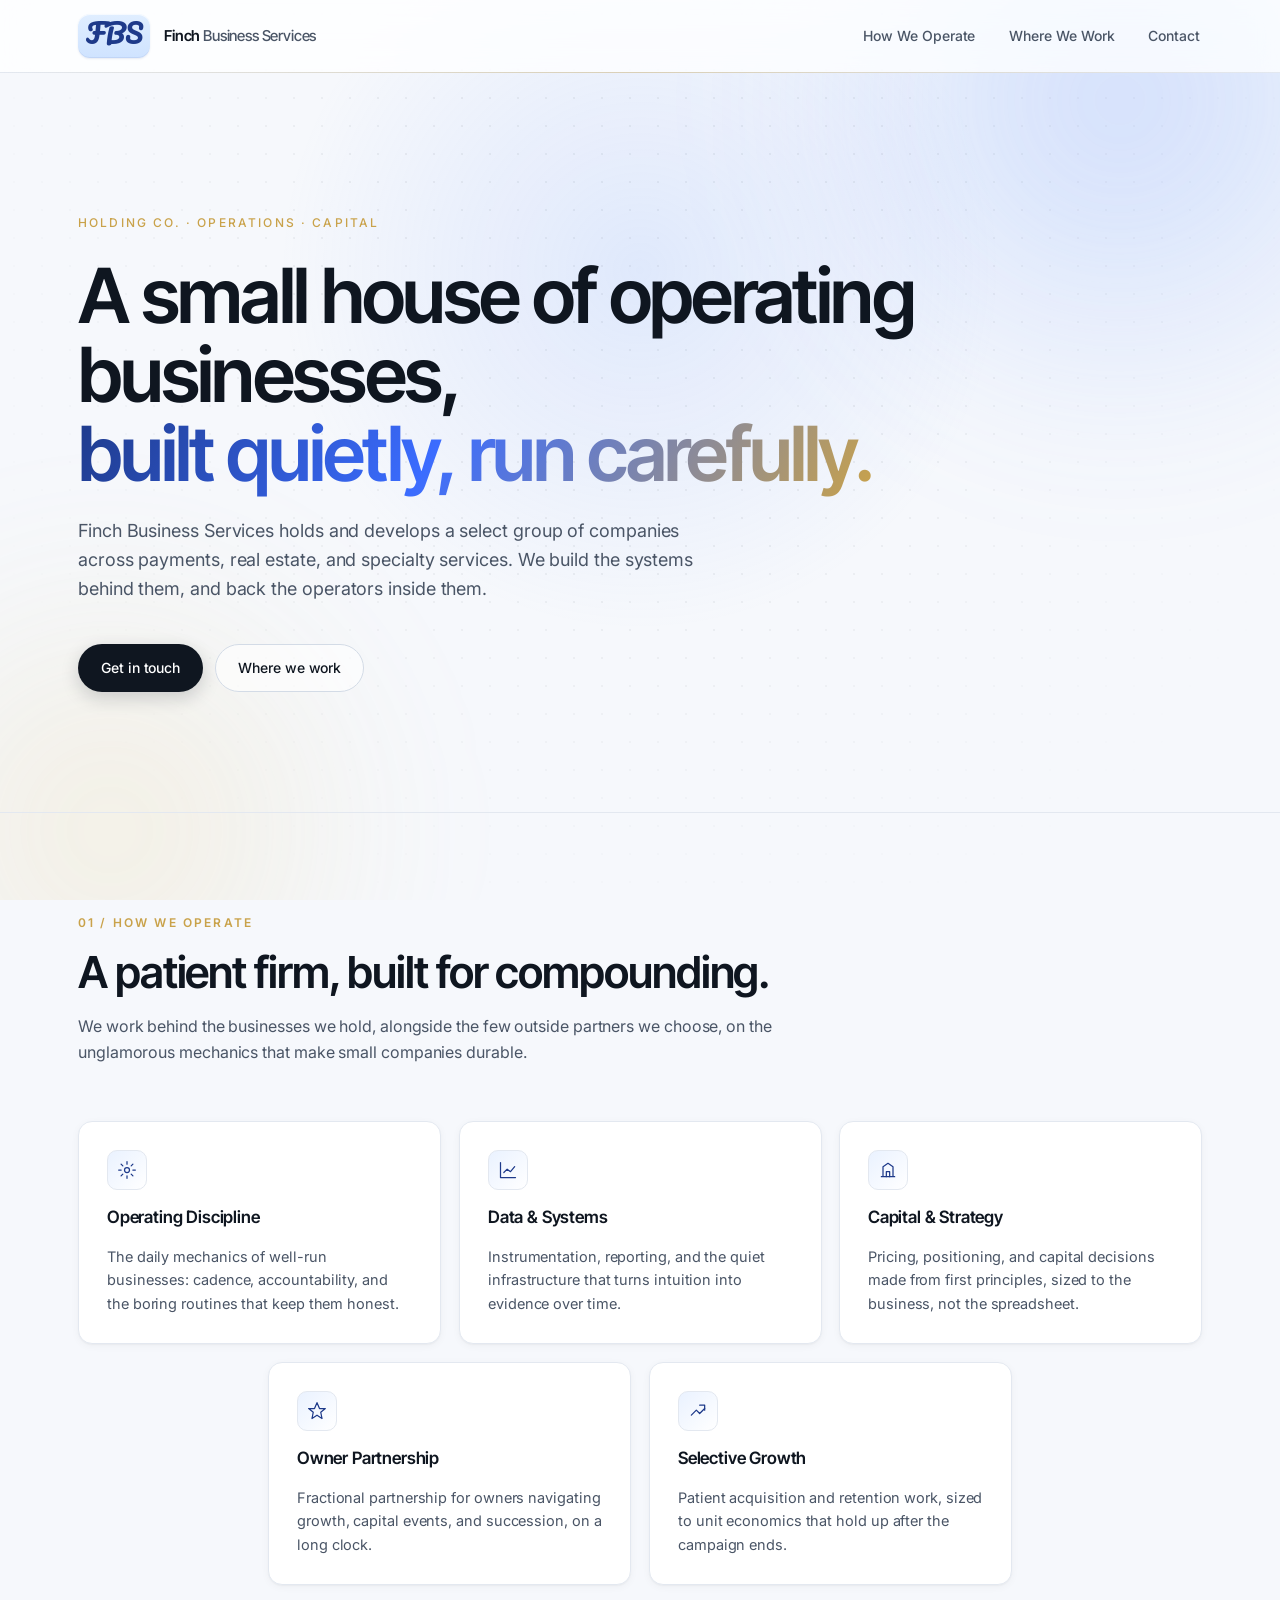
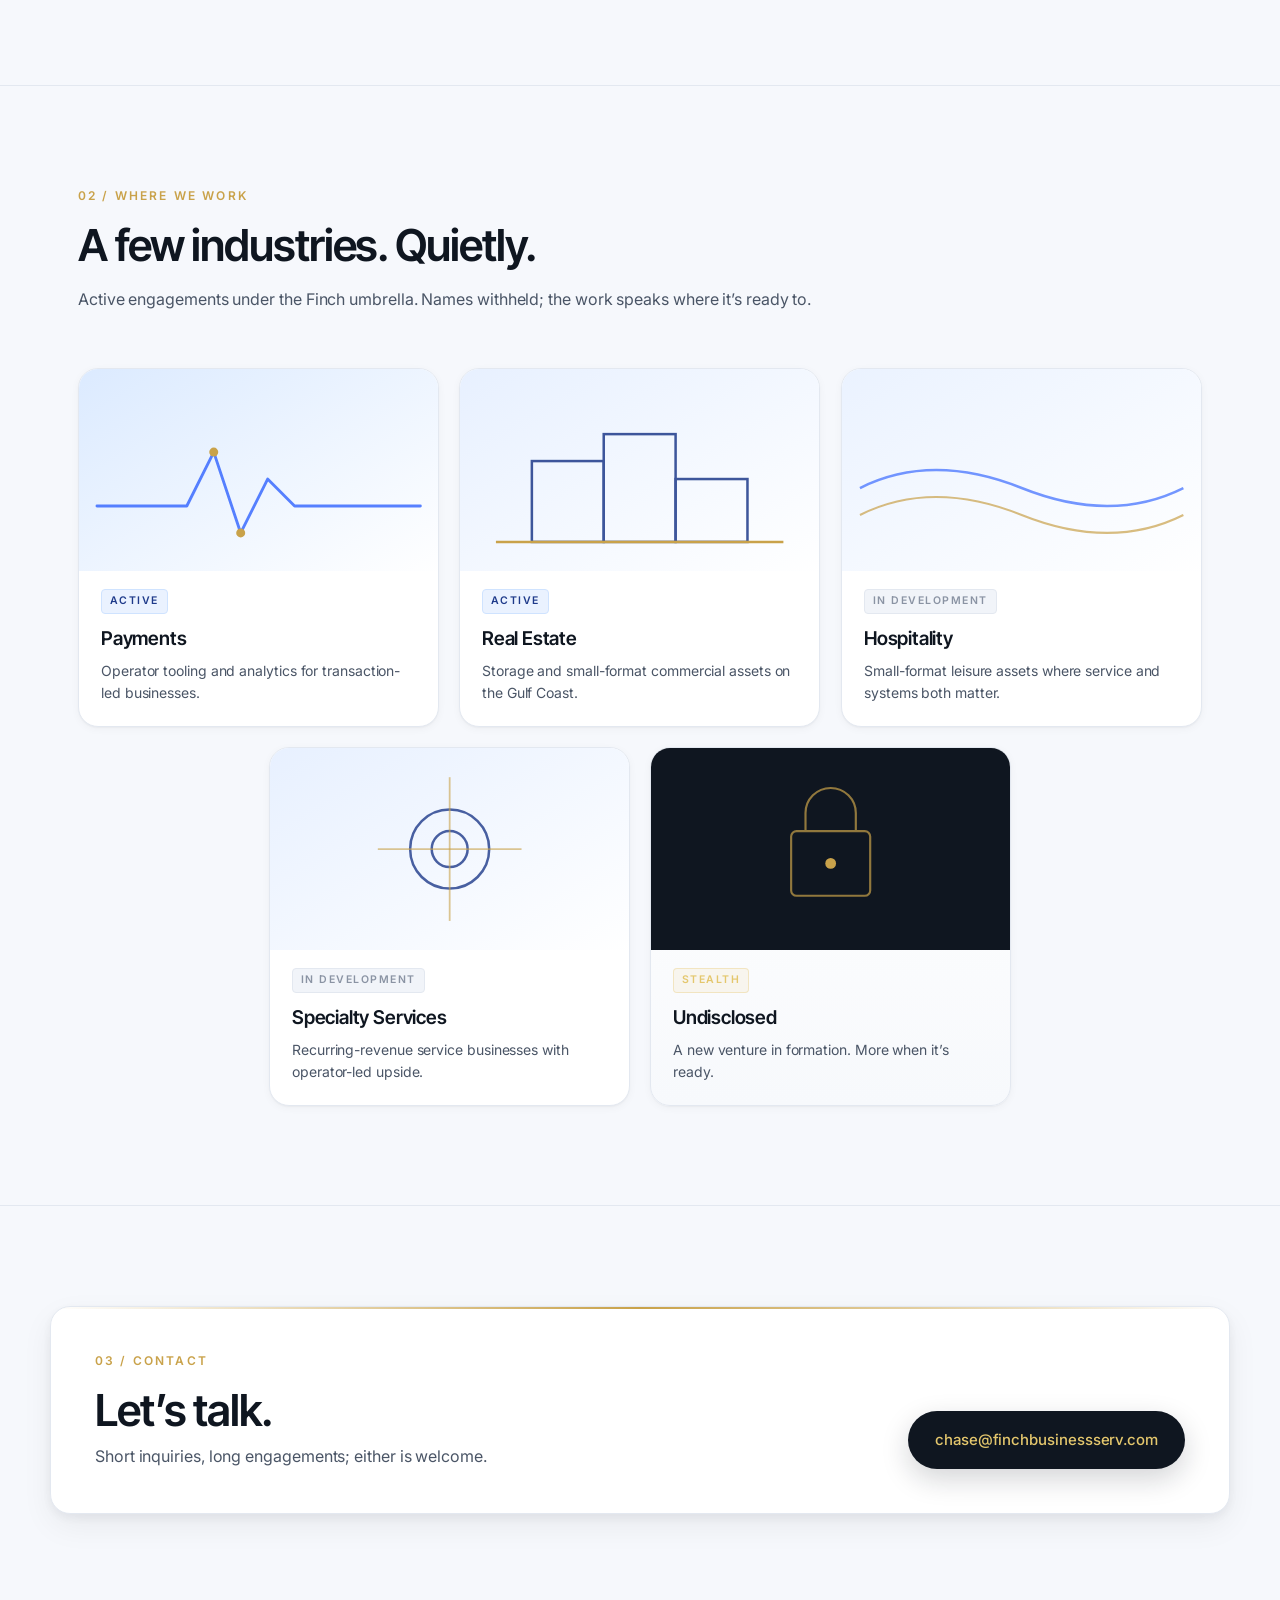
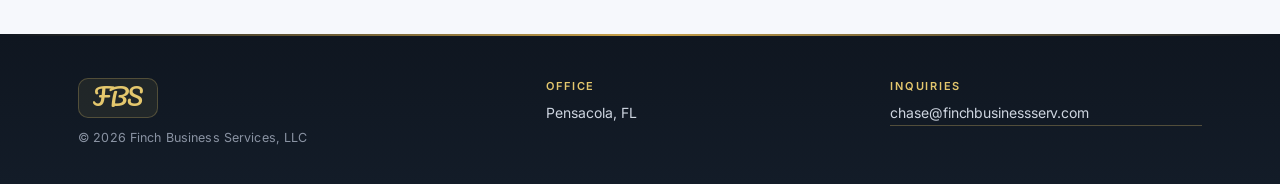
==== commit 2aa07709: "Drop em-dashes; add clean-URL routing for /operate, /sectors, /contact - Replace em-dashes with comm" ====
--- a/index.html
+++ b/index.html
@@ -3,7 +3,7 @@
 <head>
   <meta charset="utf-8" />
   <meta name="viewport" content="width=device-width, initial-scale=1" />
-  <title>Finch Business Services &mdash; Holding Co.</title>
+  <title>Finch Business Services | Holding Co.</title>
   <meta name="description" content="Finch Business Services. A small house of operating businesses across payments, real estate, and specialty services." />
   <meta name="theme-color" content="#f6f8fc" />
   <link rel="preconnect" href="https://fonts.googleapis.com" />
@@ -30,9 +30,9 @@
         <span class="wordmark-text">Finch <span class="wordmark-suffix">Business Services</span></span>
       </a>
       <nav class="nav-links" aria-label="Primary">
-        <a href="#operate">How We Operate</a>
-        <a href="#sectors">Where We Work</a>
-        <a href="#contact">Contact</a>
+        <a href="/operate" data-route="operate">How We Operate</a>
+        <a href="/sectors" data-route="sectors">Where We Work</a>
+        <a href="/contact" data-route="contact">Contact</a>
       </nav>
     </div>
   </header>
@@ -42,7 +42,7 @@
       <div class="container">
         <p class="eyebrow reveal">Holding Co. &middot; Operations &middot; Capital</p>
         <h1 class="hero-title reveal">
-          A small house of operating businesses &mdash;<br />
+          A small house of operating businesses,<br />
           <span class="grad">built quietly, run carefully.</span>
         </h1>
         <p class="hero-lede reveal">
@@ -60,12 +60,11 @@
     <section class="capabilities" id="operate">
       <div class="container">
         <header class="section-head reveal">
-          <p class="section-kicker">01 &mdash; How we operate</p>
+          <p class="section-kicker">01 / How we operate</p>
           <h2 class="section-title">A patient firm, built for compounding.</h2>
           <p class="section-lede">
-            We work behind the businesses we hold &mdash; and alongside the few outside
-            partners we choose &mdash; on the unglamorous mechanics that make small
-            companies durable.
+            We work behind the businesses we hold, alongside the few outside partners we
+            choose, on the unglamorous mechanics that make small companies durable.
           </p>
         </header>
 
@@ -75,7 +74,7 @@
               <svg viewBox="0 0 24 24" fill="none" stroke="currentColor" stroke-width="1.5" stroke-linecap="round" stroke-linejoin="round"><circle cx="12" cy="12" r="3"/><path d="M12 2v3M12 19v3M2 12h3M19 12h3M4.9 4.9l2.1 2.1M17 17l2.1 2.1M4.9 19.1l2.1-2.1M17 7l2.1-2.1"/></svg>
             </div>
             <h3>Operating Discipline</h3>
-            <p>The daily mechanics of well-run businesses &mdash; cadence, accountability, and the boring routines that keep them honest.</p>
+            <p>The daily mechanics of well-run businesses: cadence, accountability, and the boring routines that keep them honest.</p>
           </article>
 
           <article class="cap-card reveal">
@@ -91,7 +90,7 @@
               <svg viewBox="0 0 24 24" fill="none" stroke="currentColor" stroke-width="1.5" stroke-linecap="round" stroke-linejoin="round"><path d="M4 20h16M6 20V8l6-4 6 4v12"/><path d="M10 20v-6h4v6"/></svg>
             </div>
             <h3>Capital &amp; Strategy</h3>
-            <p>Pricing, positioning, and capital decisions made from first principles &mdash; sized to the business, not the spreadsheet.</p>
+            <p>Pricing, positioning, and capital decisions made from first principles, sized to the business, not the spreadsheet.</p>
           </article>
 
           <article class="cap-card reveal">
@@ -99,7 +98,7 @@
               <svg viewBox="0 0 24 24" fill="none" stroke="currentColor" stroke-width="1.5" stroke-linecap="round" stroke-linejoin="round"><path d="M12 2l3 7h7l-5.5 4.5L18 21l-6-4-6 4 1.5-7.5L2 9h7z"/></svg>
             </div>
             <h3>Owner Partnership</h3>
-            <p>Fractional partnership for owners navigating growth, capital events, and succession &mdash; on a long clock.</p>
+            <p>Fractional partnership for owners navigating growth, capital events, and succession, on a long clock.</p>
           </article>
 
           <article class="cap-card reveal">
@@ -116,11 +115,11 @@
     <section class="sectors" id="sectors">
       <div class="container">
         <header class="section-head reveal">
-          <p class="section-kicker">02 &mdash; Where we work</p>
+          <p class="section-kicker">02 / Where we work</p>
           <h2 class="section-title">A few industries. Quietly.</h2>
           <p class="section-lede">
-            Active engagements under the Finch umbrella. Names withheld &mdash; the work
-            speaks where it&rsquo;s ready to.
+            Active engagements under the Finch umbrella. Names withheld; the work speaks
+            where it&rsquo;s ready to.
           </p>
         </header>
 
@@ -242,9 +241,9 @@
     <section class="contact" id="contact">
       <div class="container contact-inner reveal">
         <div>
-          <p class="section-kicker">03 &mdash; Contact</p>
+          <p class="section-kicker">03 / Contact</p>
           <h2 class="section-title">Let&rsquo;s talk.</h2>
-          <p class="section-lede">Short inquiries, long engagements &mdash; either is welcome.</p>
+          <p class="section-lede">Short inquiries, long engagements; either is welcome.</p>
         </div>
         <a class="btn btn-contact btn-large" href="https://mail.google.com/mail/?view=cm&amp;fs=1&amp;to=chase@finchbusinessserv.com" target="_blank" rel="noopener">chase@finchbusinessserv.com</a>
       </div>
